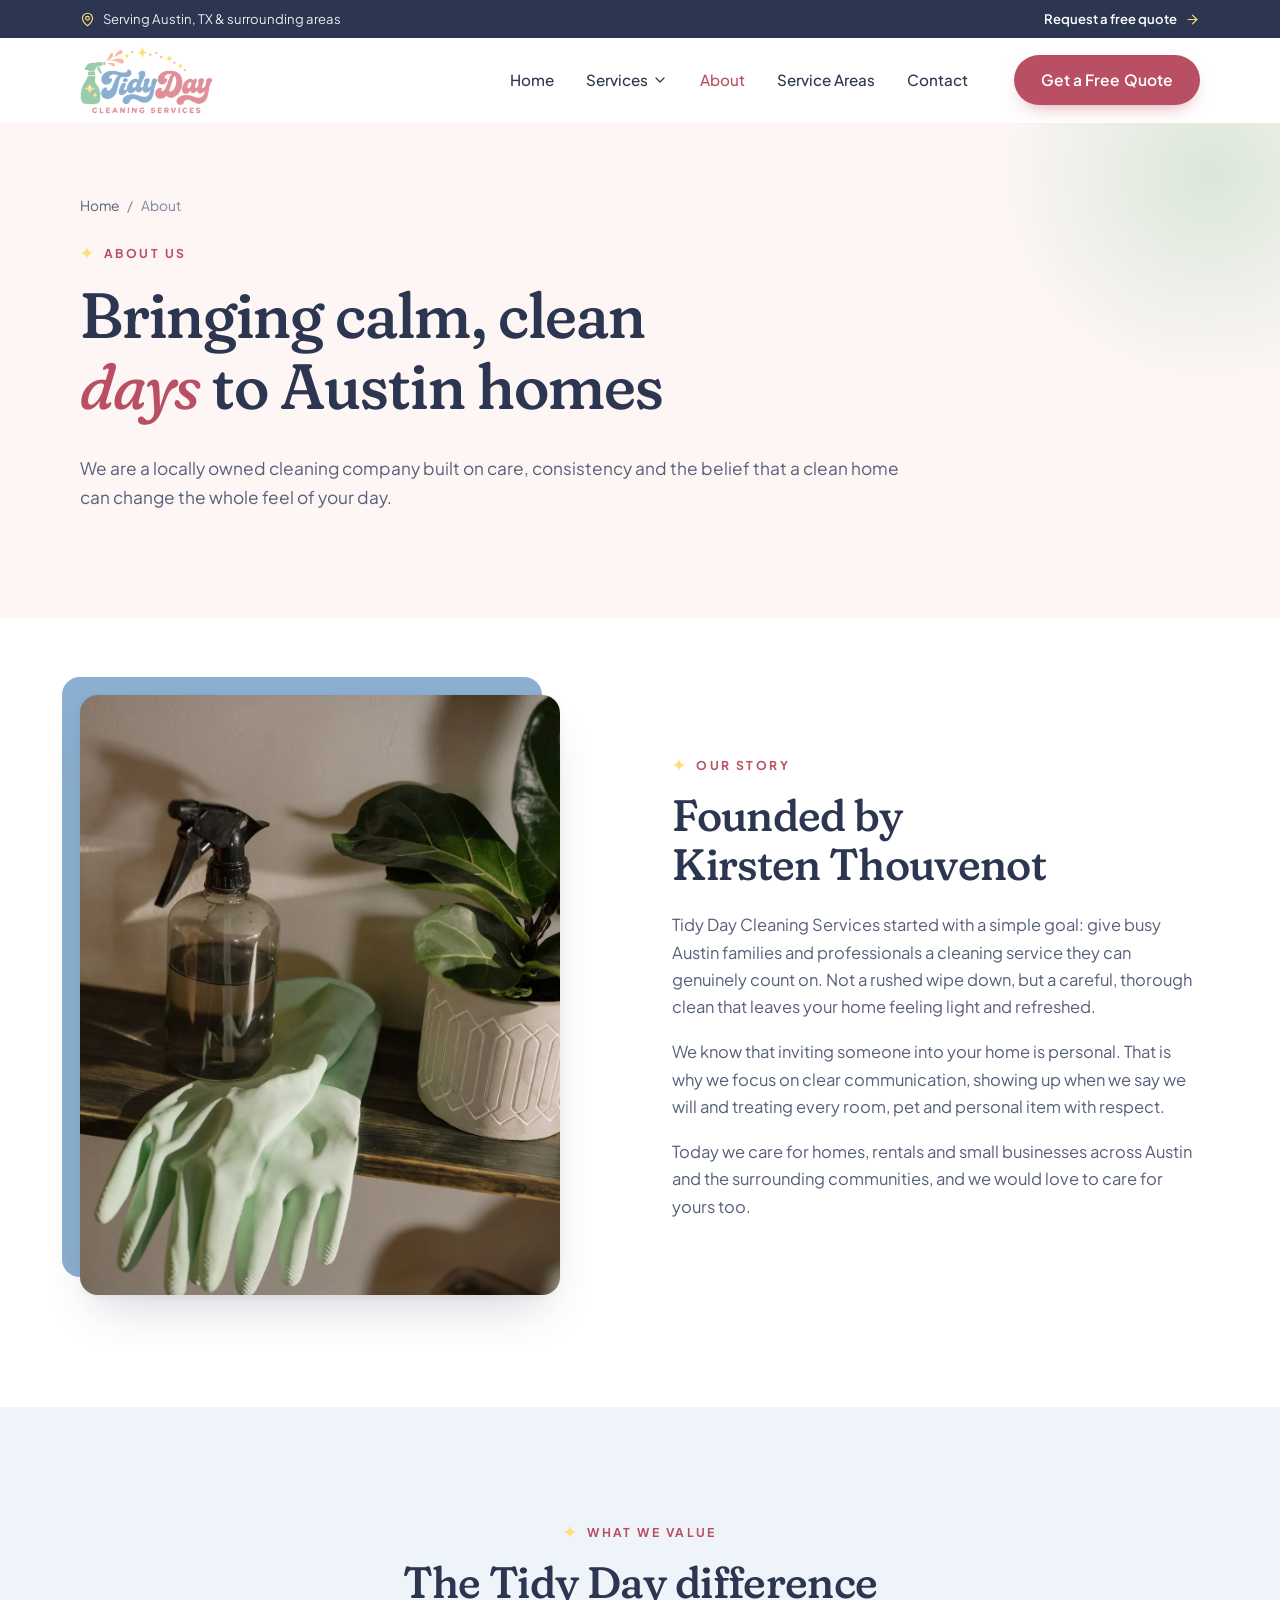
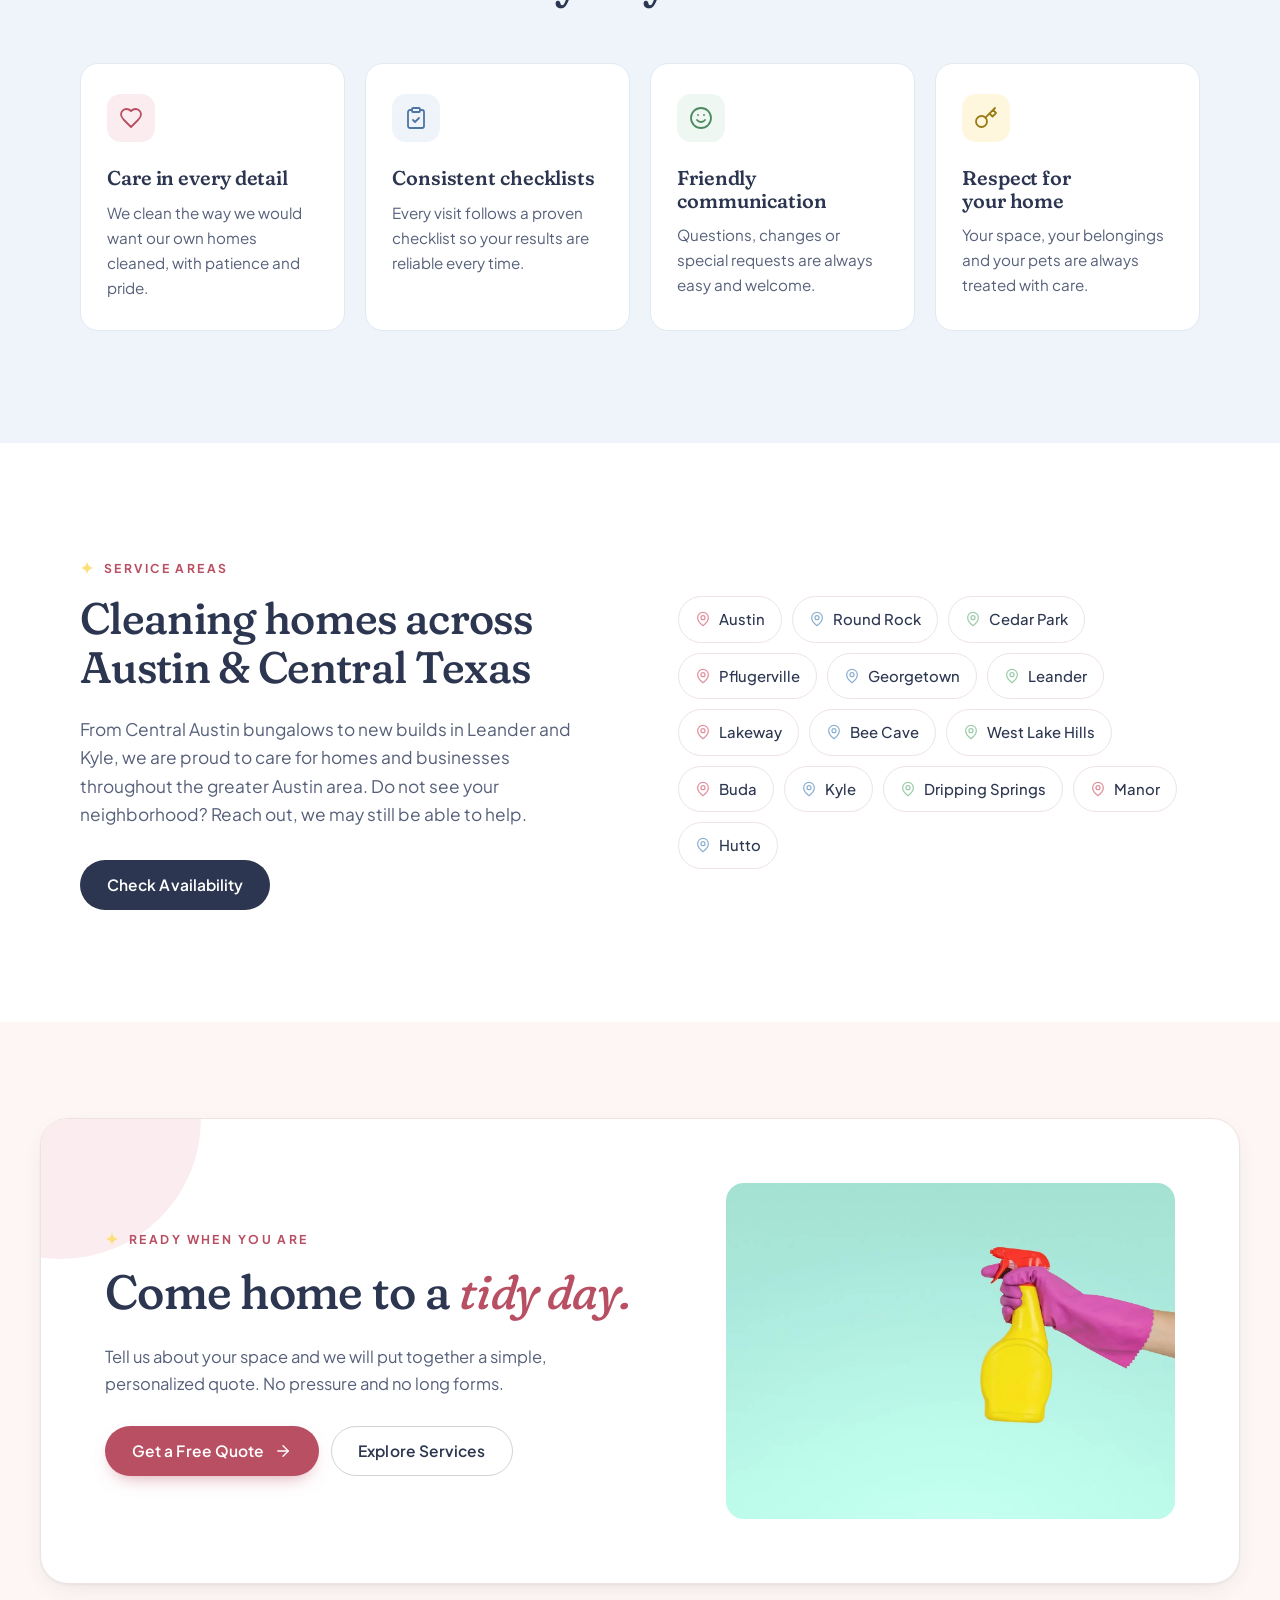
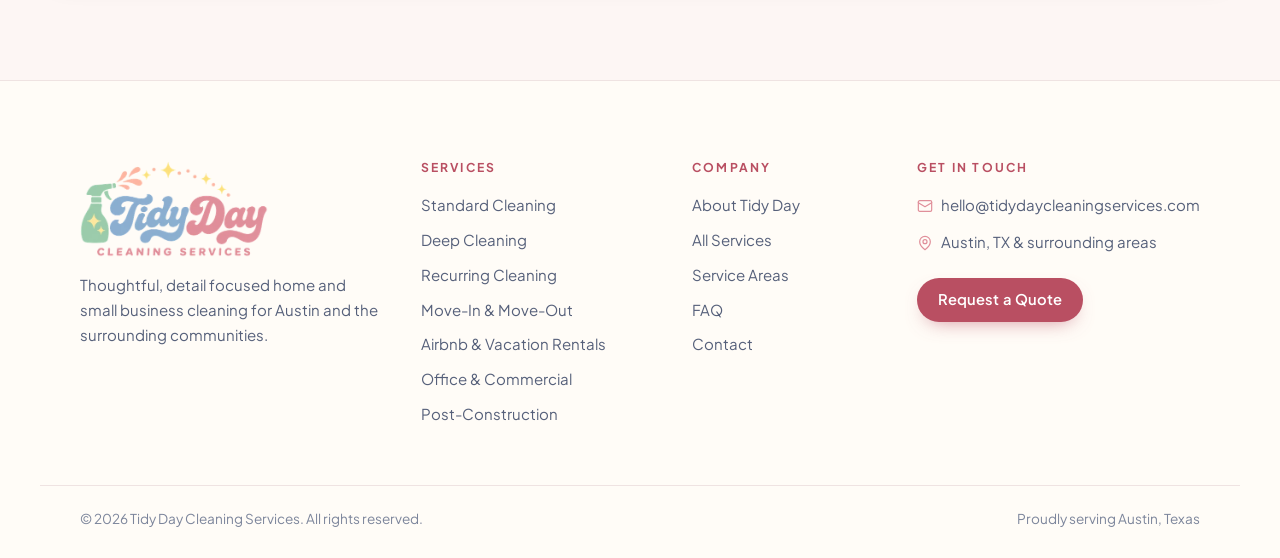
==== about/index.html @ b5cfa71c "Launch Tidy Day Cleaning Services website Mobile-first static site for Austin, TX: home, services in" ====
<!DOCTYPE html>
<html lang="en-US">
<head>
<meta charset="utf-8">
<meta name="viewport" content="width=device-width, initial-scale=1, viewport-fit=cover">
<title>About Us | Tidy Day Cleaning Services in Austin, TX</title>
<meta name="description" content="Meet Tidy Day Cleaning Services, a locally owned Austin, TX cleaning company founded by Kirsten Thouvenot. Detail focused, friendly and dependable.">
<link rel="canonical" href="https://tidydaycleaningservices.com/about/">
<meta name="robots" content="index, follow, max-image-preview:large">
<meta name="author" content="Tidy Day Cleaning Services">
<meta name="theme-color" content="#FDF6F4">
<meta name="geo.region" content="US-TX">
<meta name="geo.placename" content="Austin">
<meta property="og:type" content="website">
<meta property="og:site_name" content="Tidy Day Cleaning Services">
<meta property="og:title" content="About Us | Tidy Day Cleaning Services in Austin, TX">
<meta property="og:description" content="Meet Tidy Day Cleaning Services, a locally owned Austin, TX cleaning company founded by Kirsten Thouvenot. Detail focused, friendly and dependable.">
<meta property="og:url" content="https://tidydaycleaningservices.com/about/">
<meta property="og:image" content="https://tidydaycleaningservices.com/assets/og-image.jpg">
<meta property="og:locale" content="en_US">
<meta name="twitter:card" content="summary_large_image">
<meta name="twitter:title" content="About Us | Tidy Day Cleaning Services in Austin, TX">
<meta name="twitter:description" content="Meet Tidy Day Cleaning Services, a locally owned Austin, TX cleaning company founded by Kirsten Thouvenot. Detail focused, friendly and dependable.">
<meta name="twitter:image" content="https://tidydaycleaningservices.com/assets/og-image.jpg">
<link rel="icon" href="../favicon.ico" sizes="48x48">
<link rel="icon" type="image/png" sizes="32x32" href="../assets/favicon-32.png">
<link rel="icon" type="image/png" sizes="16x16" href="../assets/favicon-16.png">
<link rel="apple-touch-icon" href="../assets/apple-touch-icon.png">
<link rel="manifest" href="../site.webmanifest">
<link rel="preconnect" href="https://fonts.googleapis.com">
<link rel="preconnect" href="https://fonts.gstatic.com" crossorigin>
<link href="https://fonts.googleapis.com/css2?family=Fraunces:ital,opsz,wght@0,9..144,400..650;1,9..144,400..600&family=Plus+Jakarta+Sans:wght@400;500;600;700&display=swap" rel="stylesheet">
<link rel="stylesheet" href="../css/styles.css?v=3">
<script type="application/ld+json">[{"@context": "https://schema.org", "@type": "HomeAndConstructionBusiness", "@id": "https://tidydaycleaningservices.com/#business", "name": "Tidy Day Cleaning Services", "description": "Home and small business cleaning in Austin, TX and surrounding areas: standard, deep, recurring, move-in and move-out, Airbnb, office and post-construction cleaning.", "url": "https://tidydaycleaningservices.com/", "logo": "https://tidydaycleaningservices.com/assets/logo.png", "image": "https://tidydaycleaningservices.com/assets/og-image.jpg", "email": "hello@tidydaycleaningservices.com", "founder": {"@type": "Person", "name": "Kirsten Thouvenot"}, "address": {"@type": "PostalAddress", "addressLocality": "Austin", "addressRegion": "TX", "addressCountry": "US"}, "areaServed": [{"@type": "City", "name": "Austin, TX"}, {"@type": "City", "name": "Round Rock, TX"}, {"@type": "City", "name": "Cedar Park, TX"}, {"@type": "City", "name": "Pflugerville, TX"}, {"@type": "City", "name": "Georgetown, TX"}, {"@type": "City", "name": "Leander, TX"}, {"@type": "City", "name": "Lakeway, TX"}, {"@type": "City", "name": "Bee Cave, TX"}, {"@type": "City", "name": "West Lake Hills, TX"}, {"@type": "City", "name": "Buda, TX"}, {"@type": "City", "name": "Kyle, TX"}, {"@type": "City", "name": "Dripping Springs, TX"}, {"@type": "City", "name": "Manor, TX"}, {"@type": "City", "name": "Hutto, TX"}], "priceRange": "$$", "hasOfferCatalog": {"@type": "OfferCatalog", "name": "Cleaning Services", "itemListElement": [{"@type": "Offer", "itemOffered": {"@type": "Service", "name": "Standard House Cleaning", "url": "https://tidydaycleaningservices.com/services/standard-cleaning/"}}, {"@type": "Offer", "itemOffered": {"@type": "Service", "name": "Deep Cleaning", "url": "https://tidydaycleaningservices.com/services/deep-cleaning/"}}, {"@type": "Offer", "itemOffered": {"@type": "Service", "name": "Recurring Cleaning", "url": "https://tidydaycleaningservices.com/services/recurring-cleaning/"}}, {"@type": "Offer", "itemOffered": {"@type": "Service", "name": "Move-In & Move-Out Cleaning", "url": "https://tidydaycleaningservices.com/services/move-in-move-out-cleaning/"}}, {"@type": "Offer", "itemOffered": {"@type": "Service", "name": "Airbnb & Vacation Rental Cleaning", "url": "https://tidydaycleaningservices.com/services/airbnb-vacation-rental-cleaning/"}}, {"@type": "Offer", "itemOffered": {"@type": "Service", "name": "Office & Commercial Cleaning", "url": "https://tidydaycleaningservices.com/services/office-commercial-cleaning/"}}, {"@type": "Offer", "itemOffered": {"@type": "Service", "name": "Post-Construction Cleaning", "url": "https://tidydaycleaningservices.com/services/post-construction-cleaning/"}}]}}, {"@context": "https://schema.org", "@type": "BreadcrumbList", "itemListElement": [{"@type": "ListItem", "position": 1, "name": "Home", "item": "https://tidydaycleaningservices.com/"}, {"@type": "ListItem", "position": 2, "name": "About", "item": "https://tidydaycleaningservices.com/about/"}]}]</script>
</head>
<body>
<a class="skip" href="#main">Skip to content</a>
<div class="topbar"><div class="wrap topbar-in"><span><svg class="ic" viewBox="0 0 24 24" fill="none" stroke="currentColor" stroke-width="1.8" stroke-linecap="round" stroke-linejoin="round" aria-hidden="true"><path d="M20 10c0 6-8 12-8 12s-8-6-8-12a8 8 0 0 1 16 0Z"/><circle cx="12" cy="10" r="3"/></svg> Serving Austin, TX &amp; surrounding areas</span><a href="../contact/">Request a free quote <svg class="ic" viewBox="0 0 24 24" fill="none" stroke="currentColor" stroke-width="1.8" stroke-linecap="round" stroke-linejoin="round" aria-hidden="true"><path d="M5 12h14"/><path d="m12 5 7 7-7 7"/></svg></a></div></div>
<header class="site-header" id="top">
  <div class="wrap nav">
    <a class="brand" href="../" aria-label="Tidy Day Cleaning Services home"><img src="../assets/logo-sm.webp" alt="Tidy Day Cleaning Services" width="440" height="225"></a>
    <nav class="menu" aria-label="Main">
      <a href="../">Home</a>
      <div class="has-drop">
        <a href="../services/" class="drop-trigger" aria-haspopup="true">Services <svg class="ic chev" viewBox="0 0 24 24" fill="none" stroke="currentColor" stroke-width="1.8" stroke-linecap="round" stroke-linejoin="round" aria-hidden="true"><path d="m6 9 6 6 6-6"/></svg></a>
        <div class="drop"><div class="drop-in"><a href="../services/standard-cleaning/"><svg class="ic" viewBox="0 0 24 24" fill="none" stroke="currentColor" stroke-width="1.8" stroke-linecap="round" stroke-linejoin="round" aria-hidden="true"><path d="M12 22a7 7 0 0 0 7-7c0-2-1-3.9-3-5.5s-3.5-4-4-6.5c-.5 2.5-2 4.9-4 6.5C6 11.1 5 13 5 15a7 7 0 0 0 7 7z"/></svg><span>Standard Cleaning</span></a><a href="../services/deep-cleaning/"><svg class="ic" viewBox="0 0 24 24" fill="none" stroke="currentColor" stroke-width="1.8" stroke-linecap="round" stroke-linejoin="round" aria-hidden="true"><path d="M12 3c.6 4.5 2.6 6.5 7 7-4.4.5-6.4 2.5-7 7-.6-4.5-2.6-6.5-7-7 4.4-.5 6.4-2.5 7-7Z"/><path d="M19 15c.2 1.6.9 2.3 2.5 2.5-1.6.2-2.3.9-2.5 2.5-.2-1.6-.9-2.3-2.5-2.5 1.6-.2 2.3-.9 2.5-2.5Z"/></svg><span>Deep Cleaning</span></a><a href="../services/recurring-cleaning/"><svg class="ic" viewBox="0 0 24 24" fill="none" stroke="currentColor" stroke-width="1.8" stroke-linecap="round" stroke-linejoin="round" aria-hidden="true"><path d="m17 2 4 4-4 4"/><path d="M3 11v-1a4 4 0 0 1 4-4h14"/><path d="m7 22-4-4 4-4"/><path d="M21 13v1a4 4 0 0 1-4 4H3"/></svg><span>Recurring Cleaning</span></a><a href="../services/move-in-move-out-cleaning/"><svg class="ic" viewBox="0 0 24 24" fill="none" stroke="currentColor" stroke-width="1.8" stroke-linecap="round" stroke-linejoin="round" aria-hidden="true"><path d="M21 16V8a2 2 0 0 0-1-1.7l-7-4a2 2 0 0 0-2 0l-7 4A2 2 0 0 0 3 8v8a2 2 0 0 0 1 1.7l7 4a2 2 0 0 0 2 0l7-4a2 2 0 0 0 1-1.7z"/><path d="M3.3 7 12 12l8.7-5M12 22V12"/></svg><span>Move-In &amp; Move-Out</span></a><a href="../services/airbnb-vacation-rental-cleaning/"><svg class="ic" viewBox="0 0 24 24" fill="none" stroke="currentColor" stroke-width="1.8" stroke-linecap="round" stroke-linejoin="round" aria-hidden="true"><path d="M2 4v16M2 8h18a2 2 0 0 1 2 2v10M2 17h20M6 8v9"/></svg><span>Airbnb &amp; Vacation Rentals</span></a><a href="../services/office-commercial-cleaning/"><svg class="ic" viewBox="0 0 24 24" fill="none" stroke="currentColor" stroke-width="1.8" stroke-linecap="round" stroke-linejoin="round" aria-hidden="true"><rect x="4" y="2" width="16" height="20" rx="2"/><path d="M9 22v-4h6v4M8 6h.01M12 6h.01M16 6h.01M8 10h.01M12 10h.01M16 10h.01M8 14h.01M12 14h.01M16 14h.01"/></svg><span>Office &amp; Commercial</span></a><a href="../services/post-construction-cleaning/"><svg class="ic" viewBox="0 0 24 24" fill="none" stroke="currentColor" stroke-width="1.8" stroke-linecap="round" stroke-linejoin="round" aria-hidden="true"><path d="m15 12-8.5 8.5a2.1 2.1 0 0 1-3-3L12 9"/><path d="M17.6 15 22 10.6"/><path d="m20.9 11.7-1.2-1.2c-.6-.6-1-1.4-1-2.3v-.8L16 4.6A5.6 5.6 0 0 0 12.1 3H9l.9.8A6.2 6.2 0 0 1 12 8.4V10l2 2h2.5l2.3 1.9"/></svg><span>Post-Construction</span></a><a class="drop-all" href="../services/">View all services <svg class="ic" viewBox="0 0 24 24" fill="none" stroke="currentColor" stroke-width="1.8" stroke-linecap="round" stroke-linejoin="round" aria-hidden="true"><path d="M5 12h14"/><path d="m12 5 7 7-7 7"/></svg></a></div></div>
      </div>
      <a href="../about/" aria-current="page">About</a>
      <a href="../#areas">Service Areas</a>
      <a href="../contact/">Contact</a>
    </nav>
    <a class="btn btn-rose nav-cta" href="../contact/">Get a Free Quote</a>
    <button class="burger" aria-label="Open menu" aria-expanded="false" aria-controls="mnav"><svg class="ic" viewBox="0 0 24 24" fill="none" stroke="currentColor" stroke-width="1.8" stroke-linecap="round" stroke-linejoin="round" aria-hidden="true"><path d="M4 7h16M4 12h16M4 17h16"/></svg></button>
  </div>
  <div class="mnav" id="mnav" hidden>
    <a href="../">Home</a>
    <p class="mnav-label">Services</p>
    <div class="mnav-sub"><a href="../services/standard-cleaning/">Standard Cleaning</a><a href="../services/deep-cleaning/">Deep Cleaning</a><a href="../services/recurring-cleaning/">Recurring Cleaning</a><a href="../services/move-in-move-out-cleaning/">Move-In &amp; Move-Out</a><a href="../services/airbnb-vacation-rental-cleaning/">Airbnb &amp; Vacation Rentals</a><a href="../services/office-commercial-cleaning/">Office &amp; Commercial</a><a href="../services/post-construction-cleaning/">Post-Construction</a></div>
    <a href="../about/">About</a>
    <a href="../#areas">Service Areas</a>
    <a href="../contact/">Contact</a>
    <a class="btn btn-rose" href="../contact/">Get a Free Quote</a>
  </div>
</header>
<main id="main">
<section class="page-hero">
  <div class="wrap page-hero-in">
    <nav class="crumbs" aria-label="Breadcrumb"><a href="../">Home</a><span>/</span><span aria-current="page">About</span></nav>
    <p class="eyebrow"><svg class="spark" viewBox="0 0 24 24" aria-hidden="true"><path d="M12 1c.9 6.6 4.4 10.1 11 11-6.6.9-10.1 4.4-11 11-.9-6.6-4.4-10.1-11-11 6.6-.9 10.1-4.4 11-11Z"/></svg><span>About us</span></p>
    <h1>Bringing calm, clean <em>days</em> to Austin homes</h1>
    <p class="lede">We are a locally owned cleaning company built on care, consistency and the belief that a clean home can change the whole feel of your day.</p>
  </div>
</section>
<section class="section pt-0">
  <div class="wrap split">
    <div class="split-media"><div class="frame frame-sky"><img class="" src="../assets/img/about-kirsten.webp" alt="Mint green cleaning gloves and a spray bottle resting beside a potted plant" width="800" height="1067" loading="lazy" decoding="async"></div></div>
    <div class="split-copy">
      <p class="eyebrow"><svg class="spark" viewBox="0 0 24 24" aria-hidden="true"><path d="M12 1c.9 6.6 4.4 10.1 11 11-6.6.9-10.1 4.4-11 11-.9-6.6-4.4-10.1-11-11 6.6-.9 10.1-4.4 11-11Z"/></svg><span>Our story</span></p>
      <h2>Founded by Kirsten Thouvenot</h2>
      <p>Tidy Day Cleaning Services started with a simple goal: give busy Austin families and professionals a cleaning service they can genuinely count on. Not a rushed wipe down, but a careful, thorough clean that leaves your home feeling light and refreshed.</p>
      <p>We know that inviting someone into your home is personal. That is why we focus on clear communication, showing up when we say we will and treating every room, pet and personal item with respect.</p>
      <p>Today we care for homes, rentals and small businesses across Austin and the surrounding communities, and we would love to care for yours too.</p>
    </div>
  </div>
</section>
<section class="section tint-sky">
  <div class="wrap">
    <div class="sec-head center"><p class="eyebrow"><svg class="spark" viewBox="0 0 24 24" aria-hidden="true"><path d="M12 1c.9 6.6 4.4 10.1 11 11-6.6.9-10.1 4.4-11 11-.9-6.6-4.4-10.1-11-11 6.6-.9 10.1-4.4 11-11Z"/></svg><span>What we value</span></p><h2>The Tidy Day difference</h2></div>
    <div class="values">
      <div><svg class="ic" viewBox="0 0 24 24" fill="none" stroke="currentColor" stroke-width="1.8" stroke-linecap="round" stroke-linejoin="round" aria-hidden="true"><path d="M19 14c1.5-1.5 3-3.2 3-5.5A5.5 5.5 0 0 0 16.5 3c-1.8 0-3 .5-4.5 2-1.5-1.5-2.7-2-4.5-2A5.5 5.5 0 0 0 2 8.5c0 2.3 1.5 4 3 5.5l7 7Z"/></svg><h3>Care in every detail</h3><p>We clean the way we would want our own homes cleaned, with patience and pride.</p></div>
      <div><svg class="ic" viewBox="0 0 24 24" fill="none" stroke="currentColor" stroke-width="1.8" stroke-linecap="round" stroke-linejoin="round" aria-hidden="true"><rect x="8" y="2" width="8" height="4" rx="1"/><path d="M16 4h2a2 2 0 0 1 2 2v14a2 2 0 0 1-2 2H6a2 2 0 0 1-2-2V6a2 2 0 0 1 2-2h2"/><path d="m9 14 2 2 4-4"/></svg><h3>Consistent checklists</h3><p>Every visit follows a proven checklist so your results are reliable every time.</p></div>
      <div><svg class="ic" viewBox="0 0 24 24" fill="none" stroke="currentColor" stroke-width="1.8" stroke-linecap="round" stroke-linejoin="round" aria-hidden="true"><circle cx="12" cy="12" r="10"/><path d="M8 14s1.5 2 4 2 4-2 4-2M9 9h.01M15 9h.01"/></svg><h3>Friendly communication</h3><p>Questions, changes or special requests are always easy and welcome.</p></div>
      <div><svg class="ic" viewBox="0 0 24 24" fill="none" stroke="currentColor" stroke-width="1.8" stroke-linecap="round" stroke-linejoin="round" aria-hidden="true"><circle cx="7.5" cy="15.5" r="5.5"/><path d="m21 2-9.6 9.6M15.5 7.5l3 3L22 7l-3-3"/></svg><h3>Respect for your home</h3><p>Your space, your belongings and your pets are always treated with care.</p></div>
    </div>
  </div>
</section>
<section class="section areas" id="areas">
  <div class="wrap areas-in">
    <div>
      <p class="eyebrow"><svg class="spark" viewBox="0 0 24 24" aria-hidden="true"><path d="M12 1c.9 6.6 4.4 10.1 11 11-6.6.9-10.1 4.4-11 11-.9-6.6-4.4-10.1-11-11 6.6-.9 10.1-4.4 11-11Z"/></svg><span>Service areas</span></p>
      <h2>Cleaning homes across Austin &amp; Central Texas</h2>
      <p class="lede">From Central Austin bungalows to new builds in Leander and Kyle, we are proud to care for homes and businesses throughout the greater Austin area. Do not see your neighborhood? Reach out, we may still be able to help.</p>
      <a class="btn btn-ink" href="../contact/">Check Availability</a>
    </div>
    <ul class="chips"><li><svg class="ic" viewBox="0 0 24 24" fill="none" stroke="currentColor" stroke-width="1.8" stroke-linecap="round" stroke-linejoin="round" aria-hidden="true"><path d="M20 10c0 6-8 12-8 12s-8-6-8-12a8 8 0 0 1 16 0Z"/><circle cx="12" cy="10" r="3"/></svg>Austin</li><li><svg class="ic" viewBox="0 0 24 24" fill="none" stroke="currentColor" stroke-width="1.8" stroke-linecap="round" stroke-linejoin="round" aria-hidden="true"><path d="M20 10c0 6-8 12-8 12s-8-6-8-12a8 8 0 0 1 16 0Z"/><circle cx="12" cy="10" r="3"/></svg>Round Rock</li><li><svg class="ic" viewBox="0 0 24 24" fill="none" stroke="currentColor" stroke-width="1.8" stroke-linecap="round" stroke-linejoin="round" aria-hidden="true"><path d="M20 10c0 6-8 12-8 12s-8-6-8-12a8 8 0 0 1 16 0Z"/><circle cx="12" cy="10" r="3"/></svg>Cedar Park</li><li><svg class="ic" viewBox="0 0 24 24" fill="none" stroke="currentColor" stroke-width="1.8" stroke-linecap="round" stroke-linejoin="round" aria-hidden="true"><path d="M20 10c0 6-8 12-8 12s-8-6-8-12a8 8 0 0 1 16 0Z"/><circle cx="12" cy="10" r="3"/></svg>Pflugerville</li><li><svg class="ic" viewBox="0 0 24 24" fill="none" stroke="currentColor" stroke-width="1.8" stroke-linecap="round" stroke-linejoin="round" aria-hidden="true"><path d="M20 10c0 6-8 12-8 12s-8-6-8-12a8 8 0 0 1 16 0Z"/><circle cx="12" cy="10" r="3"/></svg>Georgetown</li><li><svg class="ic" viewBox="0 0 24 24" fill="none" stroke="currentColor" stroke-width="1.8" stroke-linecap="round" stroke-linejoin="round" aria-hidden="true"><path d="M20 10c0 6-8 12-8 12s-8-6-8-12a8 8 0 0 1 16 0Z"/><circle cx="12" cy="10" r="3"/></svg>Leander</li><li><svg class="ic" viewBox="0 0 24 24" fill="none" stroke="currentColor" stroke-width="1.8" stroke-linecap="round" stroke-linejoin="round" aria-hidden="true"><path d="M20 10c0 6-8 12-8 12s-8-6-8-12a8 8 0 0 1 16 0Z"/><circle cx="12" cy="10" r="3"/></svg>Lakeway</li><li><svg class="ic" viewBox="0 0 24 24" fill="none" stroke="currentColor" stroke-width="1.8" stroke-linecap="round" stroke-linejoin="round" aria-hidden="true"><path d="M20 10c0 6-8 12-8 12s-8-6-8-12a8 8 0 0 1 16 0Z"/><circle cx="12" cy="10" r="3"/></svg>Bee Cave</li><li><svg class="ic" viewBox="0 0 24 24" fill="none" stroke="currentColor" stroke-width="1.8" stroke-linecap="round" stroke-linejoin="round" aria-hidden="true"><path d="M20 10c0 6-8 12-8 12s-8-6-8-12a8 8 0 0 1 16 0Z"/><circle cx="12" cy="10" r="3"/></svg>West Lake Hills</li><li><svg class="ic" viewBox="0 0 24 24" fill="none" stroke="currentColor" stroke-width="1.8" stroke-linecap="round" stroke-linejoin="round" aria-hidden="true"><path d="M20 10c0 6-8 12-8 12s-8-6-8-12a8 8 0 0 1 16 0Z"/><circle cx="12" cy="10" r="3"/></svg>Buda</li><li><svg class="ic" viewBox="0 0 24 24" fill="none" stroke="currentColor" stroke-width="1.8" stroke-linecap="round" stroke-linejoin="round" aria-hidden="true"><path d="M20 10c0 6-8 12-8 12s-8-6-8-12a8 8 0 0 1 16 0Z"/><circle cx="12" cy="10" r="3"/></svg>Kyle</li><li><svg class="ic" viewBox="0 0 24 24" fill="none" stroke="currentColor" stroke-width="1.8" stroke-linecap="round" stroke-linejoin="round" aria-hidden="true"><path d="M20 10c0 6-8 12-8 12s-8-6-8-12a8 8 0 0 1 16 0Z"/><circle cx="12" cy="10" r="3"/></svg>Dripping Springs</li><li><svg class="ic" viewBox="0 0 24 24" fill="none" stroke="currentColor" stroke-width="1.8" stroke-linecap="round" stroke-linejoin="round" aria-hidden="true"><path d="M20 10c0 6-8 12-8 12s-8-6-8-12a8 8 0 0 1 16 0Z"/><circle cx="12" cy="10" r="3"/></svg>Manor</li><li><svg class="ic" viewBox="0 0 24 24" fill="none" stroke="currentColor" stroke-width="1.8" stroke-linecap="round" stroke-linejoin="round" aria-hidden="true"><path d="M20 10c0 6-8 12-8 12s-8-6-8-12a8 8 0 0 1 16 0Z"/><circle cx="12" cy="10" r="3"/></svg>Hutto</li></ul>
  </div>
</section>
<section class="cta-band">
  <div class="wrap cta-in">
    <div class="cta-copy">
      <p class="eyebrow"><svg class="spark" viewBox="0 0 24 24" aria-hidden="true"><path d="M12 1c.9 6.6 4.4 10.1 11 11-6.6.9-10.1 4.4-11 11-.9-6.6-4.4-10.1-11-11 6.6-.9 10.1-4.4 11-11Z"/></svg><span>Ready when you are</span></p>
      <h2>Come home to a <em>tidy day.</em></h2>
      <p>Tell us about your space and we will put together a simple, personalized quote. No pressure and no long forms.</p>
      <div class="btns"><a class="btn btn-rose" href="../contact/">Get a Free Quote <svg class="ic" viewBox="0 0 24 24" fill="none" stroke="currentColor" stroke-width="1.8" stroke-linecap="round" stroke-linejoin="round" aria-hidden="true"><path d="M5 12h14"/><path d="m12 5 7 7-7 7"/></svg></a><a class="btn btn-ghost" href="../services/">Explore Services</a></div>
    </div>
    <div class="cta-media"><img class="" src="../assets/img/cta-supplies.webp" alt="Pink gloved hand holding a yellow spray bottle against a mint background" width="800" height="533" loading="lazy" decoding="async"></div>
  </div>
</section>
</main>
<footer class="site-footer">
  <div class="wrap foot-grid">
    <div class="foot-brand">
      <a href="../" class="foot-logo"><img src="../assets/logo-sm.webp" alt="Tidy Day Cleaning Services" width="440" height="225" loading="lazy"></a>
      <p>Thoughtful, detail focused home and small business cleaning for Austin and the surrounding communities.</p>
    </div>
    <div><h3>Services</h3><ul><li><a href="../services/standard-cleaning/">Standard Cleaning</a></li><li><a href="../services/deep-cleaning/">Deep Cleaning</a></li><li><a href="../services/recurring-cleaning/">Recurring Cleaning</a></li><li><a href="../services/move-in-move-out-cleaning/">Move-In &amp; Move-Out</a></li><li><a href="../services/airbnb-vacation-rental-cleaning/">Airbnb &amp; Vacation Rentals</a></li><li><a href="../services/office-commercial-cleaning/">Office &amp; Commercial</a></li><li><a href="../services/post-construction-cleaning/">Post-Construction</a></li></ul></div>
    <div><h3>Company</h3><ul><li><a href="../about/">About Tidy Day</a></li><li><a href="../services/">All Services</a></li><li><a href="../#areas">Service Areas</a></li><li><a href="../#faq">FAQ</a></li><li><a href="../contact/">Contact</a></li></ul></div>
    <div><h3>Get in Touch</h3><ul class="foot-contact"><li><a href="mailto:hello@tidydaycleaningservices.com"><svg class="ic" viewBox="0 0 24 24" fill="none" stroke="currentColor" stroke-width="1.8" stroke-linecap="round" stroke-linejoin="round" aria-hidden="true"><rect x="2" y="4" width="20" height="16" rx="2"/><path d="m22 7-10 6L2 7"/></svg> hello@tidydaycleaningservices.com</a></li><li><span><svg class="ic" viewBox="0 0 24 24" fill="none" stroke="currentColor" stroke-width="1.8" stroke-linecap="round" stroke-linejoin="round" aria-hidden="true"><path d="M20 10c0 6-8 12-8 12s-8-6-8-12a8 8 0 0 1 16 0Z"/><circle cx="12" cy="10" r="3"/></svg> Austin, TX &amp; surrounding areas</span></li></ul><a class="btn btn-rose btn-sm" href="../contact/">Request a Quote</a></div>
  </div>
  <div class="wrap foot-bottom"><p>&copy; <span data-year>2026</span> Tidy Day Cleaning Services. All rights reserved.</p><p>Proudly serving Austin, Texas</p></div>
</footer>
<a class="mobile-cta" href="../contact/"><svg class="ic" viewBox="0 0 24 24" fill="none" stroke="currentColor" stroke-width="1.8" stroke-linecap="round" stroke-linejoin="round" aria-hidden="true"><path d="M12 3c.6 4.5 2.6 6.5 7 7-4.4.5-6.4 2.5-7 7-.6-4.5-2.6-6.5-7-7 4.4-.5 6.4-2.5 7-7Z"/><path d="M19 15c.2 1.6.9 2.3 2.5 2.5-1.6.2-2.3.9-2.5 2.5-.2-1.6-.9-2.3-2.5-2.5 1.6-.2 2.3-.9 2.5-2.5Z"/></svg> Get a Free Quote</a>
<script>window.TD_EMAIL="hello@tidydaycleaningservices.com";</script>
<script src="../js/main.js?v=3" defer></script>
</body>
</html>
---- css/styles.css ----
/* Tidy Day Cleaning Services
   Palette pulled from the logo: sky blue #8BAFD0, rose #E08F9A, mint #9ACBAA, sunshine #FDDF7A, peach #FEAB93 */
:root{
  --ink:#2C3650;
  --ink-2:#56607A;
  --ink-3:#7C859B;
  --blue:#8BAFD0;
  --blue-d:#4C76A3;
  --rose:#E08F9A;
  --rose-d:#B94F62;
  --rose-dd:#A2404F;
  --mint:#9ACBAA;
  --mint-d:#4C8A62;
  --sun:#FDDF7A;
  --peach:#FEAB93;
  --blush:#FDF6F4;
  --rose-w:#FBEDEF;
  --mint-w:#EEF7F1;
  --sky-w:#EFF4FA;
  --cream:#FFFCF7;
  --line:#EFE3E2;
  --white:#fff;
  --r:18px;
  --r-sm:12px;
  --shadow:0 1px 2px rgba(44,54,80,.05),0 8px 24px -8px rgba(44,54,80,.12);
  --shadow-lg:0 2px 6px rgba(44,54,80,.05),0 24px 48px -16px rgba(44,54,80,.22);
  --serif:"Fraunces",Georgia,"Times New Roman",serif;
  --sans:"Plus Jakarta Sans",system-ui,-apple-system,"Segoe UI",Roboto,sans-serif;
  --wrap:1200px;
  --pad:clamp(20px,5vw,40px);
}
*,*::before,*::after{box-sizing:border-box}
html{-webkit-text-size-adjust:100%;scroll-behavior:smooth;scroll-padding-top:96px}
body{margin:0;font-family:var(--sans);font-size:16.5px;line-height:1.65;color:var(--ink-2);background:var(--white);-webkit-font-smoothing:antialiased;text-rendering:optimizeLegibility;overflow-x:hidden}
img{max-width:100%;height:auto;display:block}
a{color:var(--blue-d);text-decoration:none}
a:hover{color:var(--rose-d)}
h1,h2,h3{text-wrap:balance;font-family:var(--serif);color:var(--ink);font-weight:500;line-height:1.12;margin:0 0 .5em;letter-spacing:-.015em;font-variation-settings:"SOFT" 100,"WONK" 0}
h1{font-size:clamp(2.35rem,6vw,4rem)}
h2{font-size:clamp(1.85rem,4vw,2.75rem)}
h3{font-size:1.25rem;font-weight:550;letter-spacing:-.005em}
h1 em,h2 em{font-style:italic;color:var(--rose-d);font-weight:450}
p{margin:0 0 1.1em}
ul,ol{margin:0;padding:0;list-style:none}
:focus-visible{outline:3px solid var(--blue);outline-offset:3px;border-radius:6px}
.skip{position:absolute;left:-999px;top:8px;background:var(--ink);color:#fff;padding:10px 16px;border-radius:8px;z-index:200}
.skip:focus{left:8px;color:#fff}
.wrap{width:100%;max-width:var(--wrap);margin:0 auto;padding:0 var(--pad)}
.center{text-align:center}
.ic{width:20px;height:20px;flex:none}
.spark{width:14px;height:14px;fill:var(--sun);flex:none}

/* buttons */
.btn{display:inline-flex;align-items:center;justify-content:center;gap:10px;min-height:50px;padding:0 26px;border-radius:999px;font-family:var(--sans);font-weight:600;font-size:.97rem;letter-spacing:.005em;border:1.5px solid transparent;cursor:pointer;transition:background .2s,color .2s,border-color .2s,transform .2s,box-shadow .2s;white-space:nowrap}
.btn .ic{width:18px;height:18px;transition:transform .2s}
.btn:hover .ic{transform:translateX(3px)}
.btn-rose{background:var(--rose-d);color:#fff;box-shadow:0 8px 20px -10px rgba(185,79,98,.7)}
.btn-rose:hover{background:var(--rose-dd);color:#fff;transform:translateY(-1px)}
.btn-ink{background:var(--ink);color:#fff}
.btn-ink:hover{background:#1E263B;color:#fff}
.btn-ghost{background:transparent;color:var(--ink);border-color:rgba(44,54,80,.22)}
.btn-ghost:hover{border-color:var(--ink);color:var(--ink);background:#fff}
.btn-sm{min-height:44px;padding:0 20px;font-size:.92rem}
.btn-block{width:100%}
.btns{display:flex;flex-wrap:wrap;gap:12px;margin-top:28px}
.btns.center{justify-content:center}
.text-link{display:inline-flex;align-items:center;gap:8px;font-weight:600;color:var(--rose-d);margin-top:8px}
.text-link .ic{width:18px;height:18px}

.eyebrow{display:inline-flex;align-items:center;gap:10px;font-family:var(--sans);font-size:.76rem;font-weight:700;letter-spacing:.2em;text-transform:uppercase;color:var(--rose-d);margin:0 0 16px}
.lede{font-size:1.08rem;color:var(--ink-2);max-width:620px;text-wrap:pretty}
.center .lede{margin-left:auto;margin-right:auto}

/* topbar + header */
.topbar{background:var(--ink);color:#E9ECF4;font-size:.82rem}
.topbar-in{display:flex;justify-content:space-between;align-items:center;min-height:38px;gap:16px}
.topbar span,.topbar a{display:inline-flex;align-items:center;gap:8px}
.topbar .ic{width:15px;height:15px;color:var(--sun)}
.topbar a{color:#fff;font-weight:600}
.topbar a:hover{color:var(--sun)}
.site-header{position:sticky;top:0;z-index:100;background:rgba(255,255,255,.92);backdrop-filter:saturate(1.4) blur(12px);-webkit-backdrop-filter:saturate(1.4) blur(12px);border-bottom:1px solid transparent;transition:border-color .2s,box-shadow .2s}
.site-header.scrolled{border-color:var(--line);box-shadow:0 6px 24px -18px rgba(44,54,80,.35)}
.nav{display:flex;align-items:center;gap:24px;min-height:84px}
.brand img{height:68px;width:auto}
.menu{display:flex;align-items:center;gap:4px;margin-left:auto}
.menu>a,.drop-trigger{display:inline-flex;align-items:center;gap:4px;padding:10px 14px;border-radius:999px;color:var(--ink);font-weight:500;font-size:.95rem}
.menu>a:hover,.drop-trigger:hover,.has-drop:focus-within .drop-trigger{background:var(--rose-w);color:var(--ink)}
.menu a[aria-current="page"]{color:var(--rose-d)}
.chev{width:16px;height:16px;transition:transform .2s}
.has-drop{position:relative}
.has-drop:hover .chev,.has-drop.open .chev{transform:rotate(180deg)}
.drop{position:absolute;top:100%;left:50%;transform:translate(-50%,8px);padding-top:10px;opacity:0;visibility:hidden;transition:opacity .18s,transform .18s,visibility .18s}
.has-drop:hover .drop,.has-drop:focus-within .drop,.has-drop.open .drop{opacity:1;visibility:visible;transform:translate(-50%,0)}
.drop-in{width:330px;background:#fff;border:1px solid var(--line);border-radius:var(--r);box-shadow:var(--shadow-lg);padding:10px}
.drop-in a{display:flex;align-items:center;gap:12px;padding:10px 12px;border-radius:10px;color:var(--ink);font-size:.93rem;font-weight:500}
.drop-in a .ic{width:18px;height:18px;color:var(--blue-d)}
.drop-in a:hover{background:var(--blush);color:var(--rose-d)}
.drop-in .drop-all{margin-top:6px;border-top:1px solid var(--line);border-radius:0 0 10px 10px;color:var(--rose-d);font-weight:600;justify-content:space-between}
.drop-in .drop-all .ic{color:var(--rose-d)}
.nav-cta{margin-left:8px}
.burger{display:none;margin-left:auto;width:48px;height:48px;border-radius:14px;border:1px solid var(--line);background:#fff;color:var(--ink);align-items:center;justify-content:center;cursor:pointer}
.burger .ic{width:24px;height:24px}
.mnav{border-top:1px solid var(--line);background:#fff;padding:12px var(--pad) 24px;max-height:calc(100dvh - 80px);overflow-y:auto}
.mnav[hidden]{display:none}
.mnav>a{display:block;padding:14px 4px;font-size:1.05rem;font-weight:600;color:var(--ink);border-bottom:1px solid var(--line)}
.mnav-label{margin:16px 4px 4px;font-size:.74rem;letter-spacing:.18em;text-transform:uppercase;font-weight:700;color:var(--rose-d)}
.mnav-sub{display:grid;border-bottom:1px solid var(--line);padding-bottom:8px}
.mnav-sub a{padding:10px 4px 10px 14px;color:var(--ink-2);font-weight:500;border-left:2px solid var(--rose-w)}
.mnav .btn{display:flex;margin-top:20px;border-bottom:0;color:#fff}

/* hero */
.hero{position:relative;background:var(--blush);overflow:hidden;padding:clamp(48px,8vw,96px) 0 clamp(56px,8vw,104px)}
.hero::before{content:"";position:absolute;width:560px;height:560px;right:-160px;top:-180px;border-radius:50%;background:radial-gradient(closest-side,rgba(139,175,208,.28),transparent)}
.hero::after{content:"";position:absolute;width:480px;height:480px;left:-200px;bottom:-240px;border-radius:50%;background:radial-gradient(closest-side,rgba(154,203,170,.30),transparent)}
.hero-deco .spark{position:absolute;z-index:1}
.hero-deco .spark:nth-child(1){width:26px;height:26px;left:6%;top:14%}
.hero-deco .spark:nth-child(2){width:16px;height:16px;left:44%;top:9%;fill:var(--peach)}
.hero-deco .spark:nth-child(3){width:20px;height:20px;left:48%;bottom:12%;fill:var(--mint)}
.hero-in{position:relative;z-index:2;display:grid;grid-template-columns:1.08fr .92fr;gap:clamp(36px,6vw,80px);align-items:center}
.hero h1{margin-bottom:22px}
.hero-points{display:flex;flex-wrap:wrap;gap:10px 22px;margin-top:30px}
.hero-points li{display:flex;align-items:center;gap:8px;font-size:.93rem;font-weight:500;color:var(--ink)}
.hero-points .ic{width:18px;height:18px;padding:3px;border-radius:50%;background:var(--mint);color:#fff;stroke-width:3}
.hero-media{position:relative;justify-self:end;width:100%;max-width:470px}
.arch{position:relative;border-radius:240px 240px var(--r) var(--r);overflow:hidden;aspect-ratio:4/5;box-shadow:var(--shadow-lg);background:var(--rose-w)}
.arch img{width:100%;height:100%;object-fit:cover;object-position:50% 30%}
.hero-media::before{content:"";position:absolute;inset:22px -22px -22px 22px;border-radius:240px 240px var(--r) var(--r);border:1.5px solid var(--rose);z-index:-1}
.float-card{position:absolute;left:-36px;bottom:40px;display:flex;align-items:center;gap:12px;background:#fff;padding:14px 18px 14px 14px;border-radius:16px;box-shadow:var(--shadow-lg)}
.float-card strong{display:block;color:var(--ink);font-size:.95rem;line-height:1.3}
.float-card span{font-size:.82rem;color:var(--ink-3)}
.fc-ic{width:42px;height:42px;border-radius:12px;background:var(--sun);display:grid;place-items:center;color:var(--ink)}
.fc-ic .ic{width:22px;height:22px}

/* trust strip */
.trust{background:#fff;border-bottom:1px solid var(--line)}
.trust-grid{display:grid;grid-template-columns:repeat(4,1fr);gap:0}
.trust-grid>div{display:flex;gap:14px;align-items:center;padding:28px 20px}
.trust-grid>div+div{border-left:1px solid var(--line)}
.trust-grid>div>.ic{width:44px;height:44px;padding:11px;border-radius:50%;background:var(--sky-w);color:var(--blue-d)}
.trust-grid>div:nth-child(2)>.ic{background:var(--rose-w);color:var(--rose-d)}
.trust-grid>div:nth-child(3)>.ic{background:var(--mint-w);color:var(--mint-d)}
.trust-grid>div:nth-child(4)>.ic{background:#FFF7DD;color:#9A7A12}
.trust strong{display:block;color:var(--ink);font-size:.98rem}
.trust span{font-size:.86rem;color:var(--ink-3)}

/* sections */
.section{padding:clamp(64px,9vw,112px) 0}
.pt-0{padding-top:0}
.tint-blush{background:var(--blush)}
.tint-mint{background:var(--mint-w)}
.tint-sky{background:var(--sky-w)}
.sec-head{margin-bottom:clamp(36px,5vw,56px)}
.sec-head.center{max-width:720px;margin-left:auto;margin-right:auto;text-align:center}

/* service cards */
.svc-grid{display:grid;grid-template-columns:repeat(4,1fr);gap:22px}
.svc-card{display:flex;flex-direction:column;background:#fff;border:1px solid var(--line);border-radius:var(--r);overflow:hidden;color:inherit;transition:transform .25s,box-shadow .25s,border-color .25s}
a.svc-card:hover{transform:translateY(-4px);box-shadow:var(--shadow-lg);border-color:transparent;color:inherit}
.svc-img{aspect-ratio:4/3;overflow:hidden;background:var(--rose-w)}
.svc-img img{width:100%;height:100%;object-fit:cover;transition:transform .6s}
a.svc-card:hover .svc-img img{transform:scale(1.04)}
.svc-body{position:relative;padding:30px 22px 24px;display:flex;flex-direction:column;flex:1}
.svc-ic{position:absolute;top:-24px;left:20px;width:48px;height:48px;border-radius:14px;background:#fff;display:grid;place-items:center;color:var(--rose-d);box-shadow:var(--shadow)}
.svc-card:nth-child(4n+2) .svc-ic{color:var(--blue-d)}
.svc-card:nth-child(4n+3) .svc-ic{color:var(--mint-d)}
.svc-card:nth-child(4n+4) .svc-ic{color:#B78A12}
.svc-ic .ic{width:22px;height:22px}
.svc-body h3{font-size:1.18rem;margin:6px 0 8px}
.svc-body p{font-size:.93rem;line-height:1.6;margin-bottom:18px}
.more{margin-top:auto;display:inline-flex;align-items:center;gap:8px;font-weight:600;font-size:.9rem;color:var(--rose-d)}
.more .ic{width:16px;height:16px;transition:transform .2s}
a.svc-card:hover .more .ic{transform:translateX(4px)}
.svc-help{background:var(--mint-w);border-color:transparent;justify-content:center}
.svc-help .svc-body{padding:32px 26px;justify-content:center}
.svc-help .svc-ic{position:static;margin-bottom:16px;color:var(--rose-d)}
.svc-help h3{font-size:1.35rem}
.svc-help .btn{align-self:flex-start;white-space:normal;text-align:center}

/* split */
.split{display:grid;grid-template-columns:1fr 1.05fr;gap:clamp(40px,7vw,96px);align-items:center}
.split-top{align-items:start;grid-template-columns:1.05fr 1fr}
.frame{position:relative;border-radius:var(--r);max-width:480px}
.frame img{border-radius:var(--r);width:100%;aspect-ratio:4/5;object-fit:cover;position:relative;z-index:1;box-shadow:var(--shadow-lg)}
.frame::before{content:"";position:absolute;inset:-18px 18px 18px -18px;border-radius:var(--r);background:var(--mint)}
.frame-sky::before{background:var(--blue)}
.ticks li{display:flex;gap:10px;align-items:flex-start;color:var(--ink);font-size:.97rem;margin-bottom:10px}
.ticks .ic{width:20px;height:20px;padding:4px;border-radius:50%;background:var(--rose-w);color:var(--rose-d);stroke-width:3;margin-top:2px}
.ticks.two{display:grid;grid-template-columns:1fr 1fr;gap:4px 20px;margin:26px 0 18px}

/* steps */
.steps{display:grid;grid-template-columns:repeat(3,1fr);gap:22px;counter-reset:s}
.steps li{position:relative;background:#fff;border:1px solid var(--line);border-radius:var(--r);padding:34px 30px 30px}
.step-n{display:inline-grid;place-items:center;width:52px;height:52px;border-radius:50%;font-family:var(--serif);font-size:1.15rem;font-weight:600;color:var(--ink);background:var(--rose-w);margin-bottom:20px}
.steps li:nth-child(2) .step-n{background:var(--sky-w)}
.steps li:nth-child(3) .step-n{background:var(--mint-w)}
.steps p{margin:0;font-size:.96rem}

/* included */
.included{display:grid;grid-template-columns:.9fr 1.1fr;gap:clamp(36px,6vw,72px);align-items:start}
.inc-img{margin-top:28px}
.inc-img img{border-radius:var(--r);box-shadow:var(--shadow)}
.inc-cols{display:grid;grid-template-columns:1fr 1fr;gap:18px}
.inc-col{background:#fff;border-radius:var(--r);padding:26px 24px 16px;border:1px solid #E1E9F3}
.inc-col h3{font-size:1.2rem;margin-bottom:16px;padding-bottom:14px;border-bottom:1px dashed #DCE5F0}
.inc-col .ticks li{font-size:.93rem}
.inc-col:nth-child(2) .ticks .ic{background:var(--sky-w);color:var(--blue-d)}
.inc-col:nth-child(3) .ticks .ic{background:var(--mint-w);color:var(--mint-d)}
.inc-add{background:var(--ink);border-color:var(--ink)}
.inc-add h3{color:#fff;border-color:rgba(255,255,255,.18)}
.inc-add p{color:#D7DCE8;font-size:.95rem}

/* areas */
.areas-in{display:grid;grid-template-columns:1fr 1fr;gap:clamp(36px,6vw,80px);align-items:center}
.areas .btn{margin-top:12px}
.chips{display:flex;flex-wrap:wrap;gap:10px}
.chips li{display:inline-flex;align-items:center;gap:8px;padding:10px 16px;background:#fff;border:1px solid var(--line);border-radius:999px;color:var(--ink);font-weight:500;font-size:.93rem}
.chips .ic{width:16px;height:16px;color:var(--rose)}
.chips li:nth-child(3n+2) .ic{color:var(--blue)}
.chips li:nth-child(3n+3) .ic{color:var(--mint)}

/* faq */
.faq-wrap{display:grid;grid-template-columns:.8fr 1.2fr;gap:clamp(36px,6vw,80px);align-items:start}
.faq-wrap .sec-head{margin:0;position:sticky;top:120px}
.faq-wrap .btn{margin-top:8px}
.faqs{display:grid;gap:12px}
.faq{background:#fff;border-radius:var(--r-sm);border:1px solid #DCEBE1}
.faq summary{list-style:none;display:flex;justify-content:space-between;align-items:center;gap:16px;padding:20px 22px;cursor:pointer;font-family:var(--serif);font-weight:550;font-size:1.08rem;color:var(--ink)}
.faq summary::-webkit-details-marker{display:none}
.faq summary .chev{width:22px;height:22px;padding:3px;border-radius:50%;background:var(--mint-w);color:var(--mint-d)}
.faq[open] summary .chev{transform:rotate(180deg);background:var(--rose-w);color:var(--rose-d)}
.faq-a{padding:0 22px 6px}
.faq-a p{font-size:.97rem}

/* cta band */
.cta-band{padding:clamp(56px,8vw,96px) 0;background:var(--blush)}
.cta-in{display:grid;grid-template-columns:1.1fr .9fr;align-items:center;gap:clamp(32px,6vw,72px);background:#fff;border-radius:28px;padding:clamp(32px,5vw,64px);box-shadow:var(--shadow);position:relative;overflow:hidden;border:1px solid var(--line)}
.cta-in::before{content:"";position:absolute;width:280px;height:280px;left:-120px;top:-140px;border-radius:50%;background:var(--rose-w)}
.cta-copy{position:relative}
.cta-copy h2{font-size:clamp(2rem,4.4vw,3rem)}
.cta-copy p{max-width:480px}
.cta-media img{border-radius:var(--r);width:100%;aspect-ratio:4/3;object-fit:cover}

/* page hero */
.page-hero{background:var(--blush);padding:clamp(40px,6vw,72px) 0 clamp(56px,7vw,88px);margin-bottom:clamp(48px,6vw,80px);position:relative;overflow:hidden}
.page-hero::after{content:"";position:absolute;width:420px;height:420px;right:-140px;top:-160px;border-radius:50%;background:radial-gradient(closest-side,rgba(154,203,170,.35),transparent)}
.page-hero-in{position:relative;z-index:1}
.page-hero-in>h1,.page-hero-in>.lede{max-width:820px}
.page-hero-in.center>h1,.page-hero-in.center>.lede{margin-left:auto;margin-right:auto}
.crumbs{display:flex;flex-wrap:wrap;gap:8px;font-size:.86rem;color:var(--ink-3);margin-bottom:22px}
.crumbs a{color:var(--ink-2)}
.crumbs a:hover{color:var(--rose-d)}
.nf{margin-bottom:0;padding:clamp(80px,12vw,140px) 0}

/* service hero */
.svc-hero{background:var(--blush);padding:clamp(32px,5vw,64px) 0 clamp(48px,7vw,88px);position:relative;overflow:hidden}
.svc-hero::before{content:"";position:absolute;width:520px;height:520px;left:-220px;bottom:-260px;border-radius:50%;background:radial-gradient(closest-side,rgba(139,175,208,.3),transparent)}
.svc-hero-in{position:relative;display:grid;grid-template-columns:1fr 1fr;gap:clamp(32px,6vw,72px);align-items:center}
.svc-hero h1{font-size:clamp(2.1rem,4.8vw,3.4rem)}
.svc-hero h1 em{display:block}
.svc-hero-media{position:relative}
.svc-hero-media img{width:100%;aspect-ratio:5/4;object-fit:cover;border-radius:24px 120px 24px 24px;box-shadow:var(--shadow-lg)}
.svc-hero-media::after{content:"";position:absolute;width:88px;height:88px;right:-18px;bottom:-18px;border-radius:24px;background:var(--sun);z-index:-1}

.ideal{margin-top:28px;background:var(--sky-w);border-radius:var(--r);padding:24px 26px}
.ideal h3{font-size:1.1rem;margin-bottom:12px}
.ideal li{display:flex;gap:10px;align-items:center;color:var(--ink);margin-bottom:8px;font-size:.96rem}
.ideal .ic{width:18px;height:18px;color:var(--rose-d)}
.duo{display:grid;gap:18px}
.duo figure{margin:0}
.duo img{width:100%;aspect-ratio:3/2;object-fit:cover;border-radius:var(--r);box-shadow:var(--shadow)}
.duo figure:nth-child(2){margin-left:12%}
.duo figure:nth-child(1){margin-right:12%}
.checklist{display:grid;grid-template-columns:repeat(2,1fr);gap:14px;max-width:960px;margin:0 auto}
.checklist li{display:flex;align-items:flex-start;gap:12px;background:#fff;border:1px solid var(--line);border-radius:14px;padding:16px 18px;color:var(--ink);font-weight:500;font-size:.97rem}
.checklist .ic{width:24px;height:24px;padding:5px;border-radius:50%;background:var(--mint);color:#fff;stroke-width:3}
.other-svc{display:grid;grid-template-columns:repeat(3,1fr);gap:14px}
.other-svc a{display:flex;align-items:center;gap:14px;padding:18px 20px;border:1px solid var(--line);border-radius:14px;color:var(--ink);font-weight:600;transition:border-color .2s,background .2s}
.other-svc a>.ic:first-child{width:40px;height:40px;padding:9px;border-radius:12px;background:var(--rose-w);color:var(--rose-d)}
.other-svc a .go{margin-left:auto;width:18px;height:18px;color:var(--ink-3);transition:transform .2s,color .2s}
.other-svc a:hover{border-color:var(--rose);background:var(--blush)}
.other-svc a:hover .go{transform:translateX(3px);color:var(--rose-d)}

/* about values */
.values{display:grid;grid-template-columns:repeat(4,1fr);gap:20px}
.values>div{background:#fff;border-radius:var(--r);padding:30px 26px;border:1px solid #E1E9F3}
.values .ic{width:48px;height:48px;padding:12px;border-radius:14px;background:var(--rose-w);color:var(--rose-d);margin-bottom:18px}
.values>div:nth-child(2) .ic{background:var(--sky-w);color:var(--blue-d)}
.values>div:nth-child(3) .ic{background:var(--mint-w);color:var(--mint-d)}
.values>div:nth-child(4) .ic{background:#FFF7DD;color:#9A7A12}
.values p{margin:0;font-size:.95rem}

/* contact */
.contact-grid{display:grid;grid-template-columns:1.25fr .75fr;gap:clamp(28px,5vw,56px);align-items:start;margin-top:calc(-1 * clamp(96px,10vw,140px));position:relative;z-index:2}
.form-card{background:#fff;border-radius:24px;padding:clamp(24px,4vw,44px);box-shadow:var(--shadow-lg);border:1px solid var(--line)}
.form-card h2{font-size:1.75rem;margin-bottom:22px}
.quote-form{display:grid;gap:16px}
.f-row{display:grid;grid-template-columns:1fr 1fr;gap:16px}
.quote-form label{display:grid;gap:6px}
.quote-form label>span{font-size:.86rem;font-weight:600;color:var(--ink)}
.quote-form input,.quote-form select,.quote-form textarea{width:100%;font:inherit;font-size:16px;color:var(--ink);background:var(--cream);border:1.5px solid var(--line);border-radius:12px;padding:13px 14px;transition:border-color .2s,box-shadow .2s,background .2s;appearance:none;-webkit-appearance:none}
.quote-form select{background-image:url("data:image/svg+xml,%3Csvg xmlns='http://www.w3.org/2000/svg' viewBox='0 0 24 24' fill='none' stroke='%2356607A' stroke-width='2' stroke-linecap='round'%3E%3Cpath d='m6 9 6 6 6-6'/%3E%3C/svg%3E");background-repeat:no-repeat;background-position:right 14px center;background-size:18px;padding-right:42px}
.quote-form textarea{resize:vertical;min-height:110px}
.quote-form input:focus,.quote-form select:focus,.quote-form textarea:focus{outline:none;border-color:var(--blue);background:#fff;box-shadow:0 0 0 4px rgba(139,175,208,.22)}
.quote-form .invalid{border-color:var(--rose-d);background:#FFF7F8}
.form-note{margin:0;text-align:center;font-size:.86rem;color:var(--ink-3)}
.form-note.ok{color:var(--mint-d);font-weight:600}
.form-note.err{color:var(--rose-d);font-weight:600}
.contact-side{display:grid;gap:18px;padding-top:clamp(0px,8vw,120px)}
.contact-list{background:#fff;border:1px solid var(--line);border-radius:var(--r);padding:8px 22px}
.contact-list li{display:flex;gap:14px;align-items:flex-start;padding:16px 0}
.contact-list li+li{border-top:1px solid var(--line)}
.contact-list .ic{width:40px;height:40px;padding:10px;border-radius:12px;background:var(--rose-w);color:var(--rose-d)}
.contact-list strong{display:block;color:var(--ink);font-size:.95rem}
.contact-list span,.contact-list a{font-size:.93rem;word-break:break-word}
.side-img img{border-radius:var(--r);aspect-ratio:4/3;object-fit:cover;width:100%}
.side-note{display:flex;gap:12px;background:var(--mint-w);border-radius:var(--r);padding:18px 20px}
.side-note .ic{color:var(--mint-d);margin-top:3px}
.side-note p{margin:0;font-size:.93rem;color:var(--ink)}

/* footer */
.site-footer{background:var(--cream);border-top:1px solid var(--line);padding-top:clamp(56px,7vw,80px);font-size:.94rem}
.foot-grid{display:grid;grid-template-columns:1.3fr 1fr .8fr 1fr;gap:40px}
.foot-logo img{height:96px;width:auto;margin-bottom:16px}
.foot-brand p{max-width:300px}
.site-footer h3{font-family:var(--sans);font-size:.76rem;font-weight:700;letter-spacing:.18em;text-transform:uppercase;color:var(--rose-d);margin-bottom:18px}
.site-footer li{margin-bottom:10px}
.site-footer li a,.site-footer li span{color:var(--ink-2);display:inline-flex;align-items:center;gap:8px}
.site-footer li a:hover{color:var(--rose-d)}
.foot-contact .ic{width:16px;height:16px;color:var(--rose)}
.foot-contact+.btn{margin-top:10px}
.foot-bottom{display:flex;justify-content:space-between;flex-wrap:wrap;gap:8px;border-top:1px solid var(--line);margin-top:48px;padding-top:22px;padding-bottom:28px;font-size:.85rem;color:var(--ink-3)}
.foot-bottom p{margin:0}
.mobile-cta{display:none}

/* reveal */
.rv{opacity:0;transform:translateY(18px);transition:opacity .7s ease,transform .7s ease}
.rv.in{opacity:1;transform:none}
@media (prefers-reduced-motion:reduce){*{transition:none!important;scroll-behavior:auto!important}.rv{opacity:1;transform:none}}

/* responsive */
@media (max-width:1180px){
  .menu>a,.drop-trigger{padding:10px 10px;font-size:.92rem}
  .svc-grid{grid-template-columns:repeat(3,1fr)}
  .values{grid-template-columns:repeat(2,1fr)}
}
@media (max-width:1024px){
  .menu,.nav-cta{display:none}
  .burger{display:inline-flex}
  .nav{min-height:76px}
  .brand img{height:54px}
  .hero-in,.svc-hero-in{grid-template-columns:1fr}
  .hero-media{justify-self:center;max-width:420px;margin-top:8px}
  .split,.split-top,.included,.areas-in,.faq-wrap,.cta-in,.contact-grid{grid-template-columns:1fr}
  .faq-wrap .sec-head{position:static}
  .split-media{order:-1}
  .frame{margin:0 auto 0 18px;max-width:440px}
  .trust-grid{grid-template-columns:repeat(2,1fr)}
  .trust-grid>div:nth-child(3){border-left:0}
  .trust-grid>div:nth-child(n+3){border-top:1px solid var(--line)}
  .foot-grid{grid-template-columns:1fr 1fr}
  .contact-side{padding-top:0}
  .other-svc{grid-template-columns:repeat(2,1fr)}
  .svc-hero-media{max-width:640px}
}
@media (max-width:760px){
  body{font-size:16px}
  .topbar-in{justify-content:center}
  .topbar a{display:none}
  .svc-grid{grid-template-columns:1fr 1fr;gap:14px}
  .svc-body{padding:26px 16px 18px}
  .svc-body p{display:none}
  .svc-body h3{font-size:1.02rem}
  .svc-ic{width:42px;height:42px;top:-21px;left:14px}
  .svc-help{grid-column:1/-1}
  .svc-help .svc-body p{display:block}
  .steps,.checklist,.inc-cols,.other-svc{grid-template-columns:1fr}
  .ticks.two{grid-template-columns:1fr}
  .f-row{grid-template-columns:1fr}
  .float-card{left:-8px;bottom:22px;padding:10px 14px 10px 10px}
  .hero-media::before{inset:14px -12px -14px 12px}
  .hero-points{gap:10px 16px}
  .btns .btn{flex:1 1 auto}
  .duo figure:nth-child(1),.duo figure:nth-child(2){margin:0}
  .cta-in{border-radius:22px}
  .foot-grid{grid-template-columns:1fr;gap:32px}
  .foot-bottom{flex-direction:column;padding-bottom:96px}
  .mobile-cta{display:flex;position:fixed;left:16px;right:16px;bottom:calc(14px + env(safe-area-inset-bottom));z-index:90;align-items:center;justify-content:center;gap:10px;min-height:54px;border-radius:999px;background:var(--rose-d);color:#fff;font-weight:700;box-shadow:0 14px 30px -12px rgba(162,64,79,.7);transform:translateY(140%);transition:transform .3s}
  .mobile-cta.show{transform:none}
  .mobile-cta:hover{color:#fff}
  .mobile-cta .ic{color:var(--sun)}
  .contact-grid{margin-top:calc(-1 * 64px)}
  .page-hero{padding-bottom:96px}
}
@media (max-width:420px){
  .trust-grid{grid-template-columns:1fr}
  .trust-grid>div{padding:18px 4px;border-left:0!important}
  .trust-grid>div+div{border-top:1px solid var(--line)}
  .chips li{padding:8px 13px;font-size:.88rem}
  .svc-grid{grid-template-columns:1fr}
  .svc-body p{display:block}
  .float-card strong{font-size:.88rem}
}
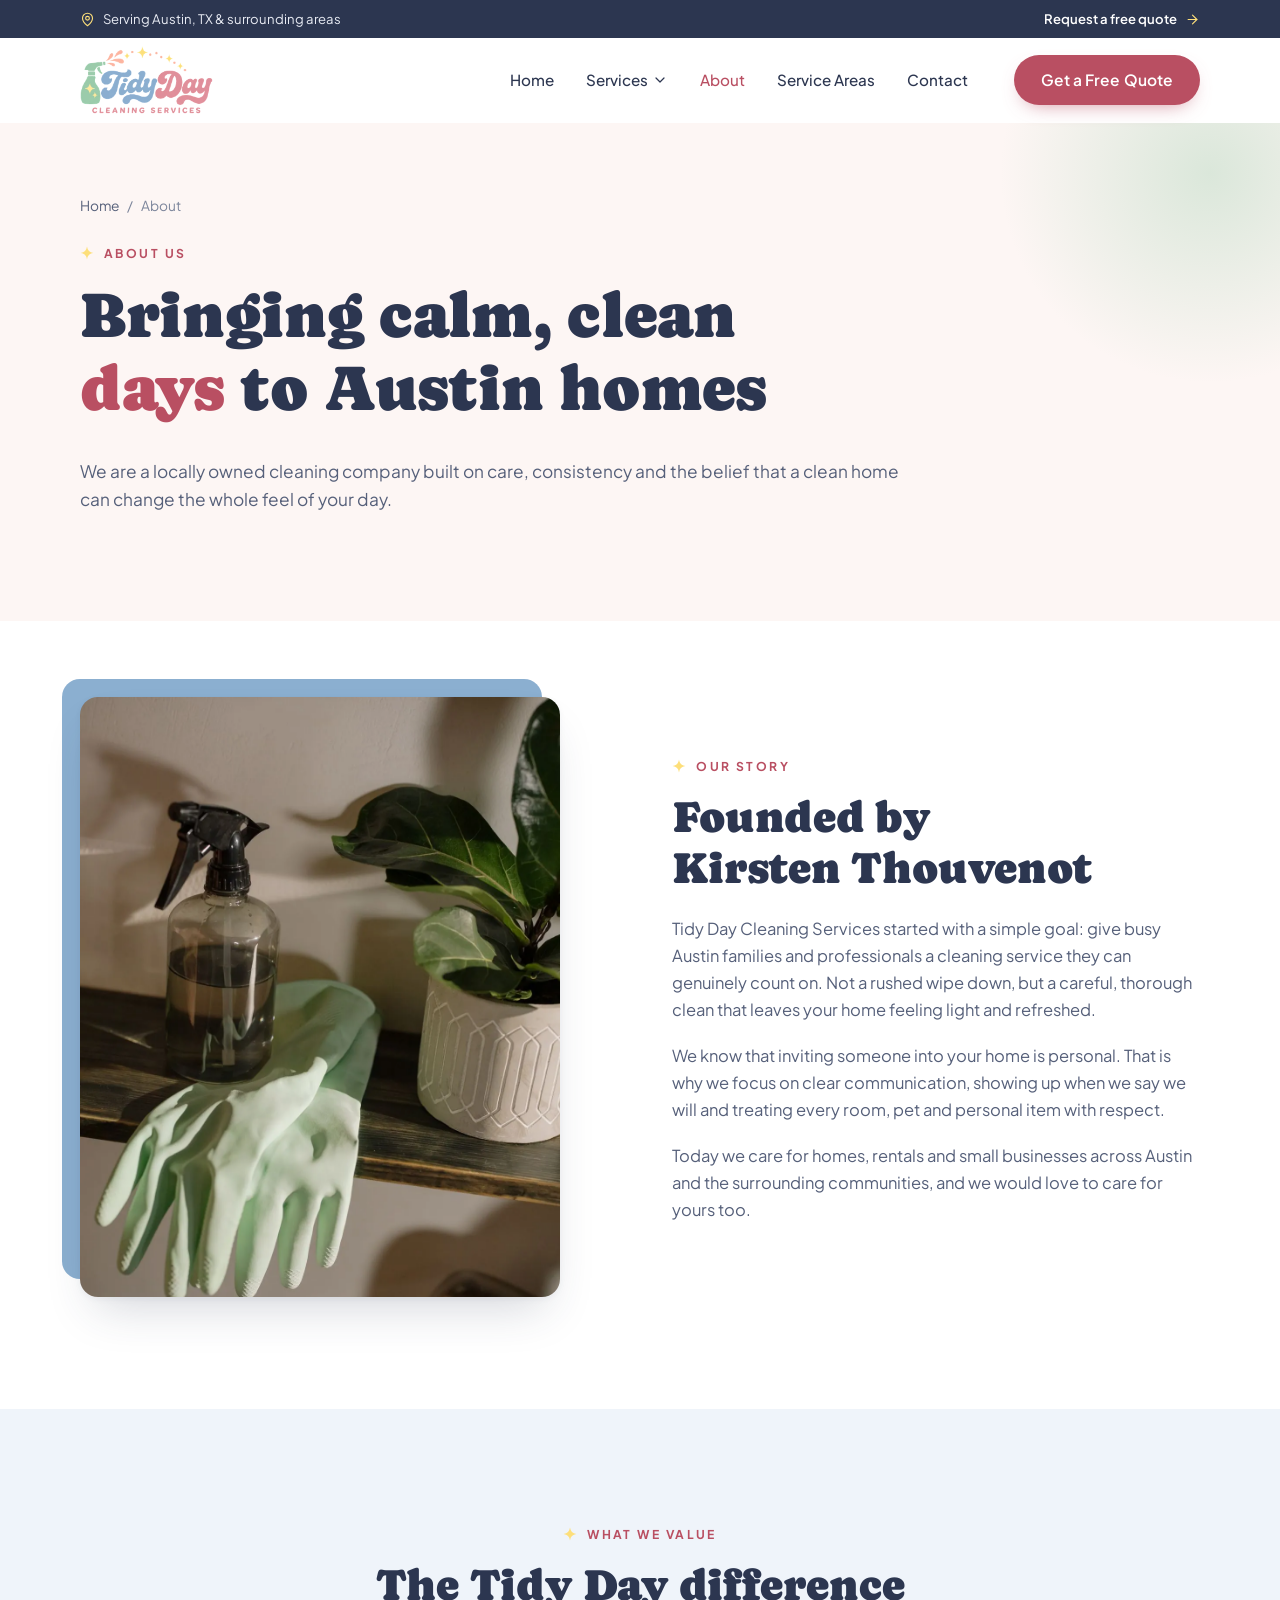
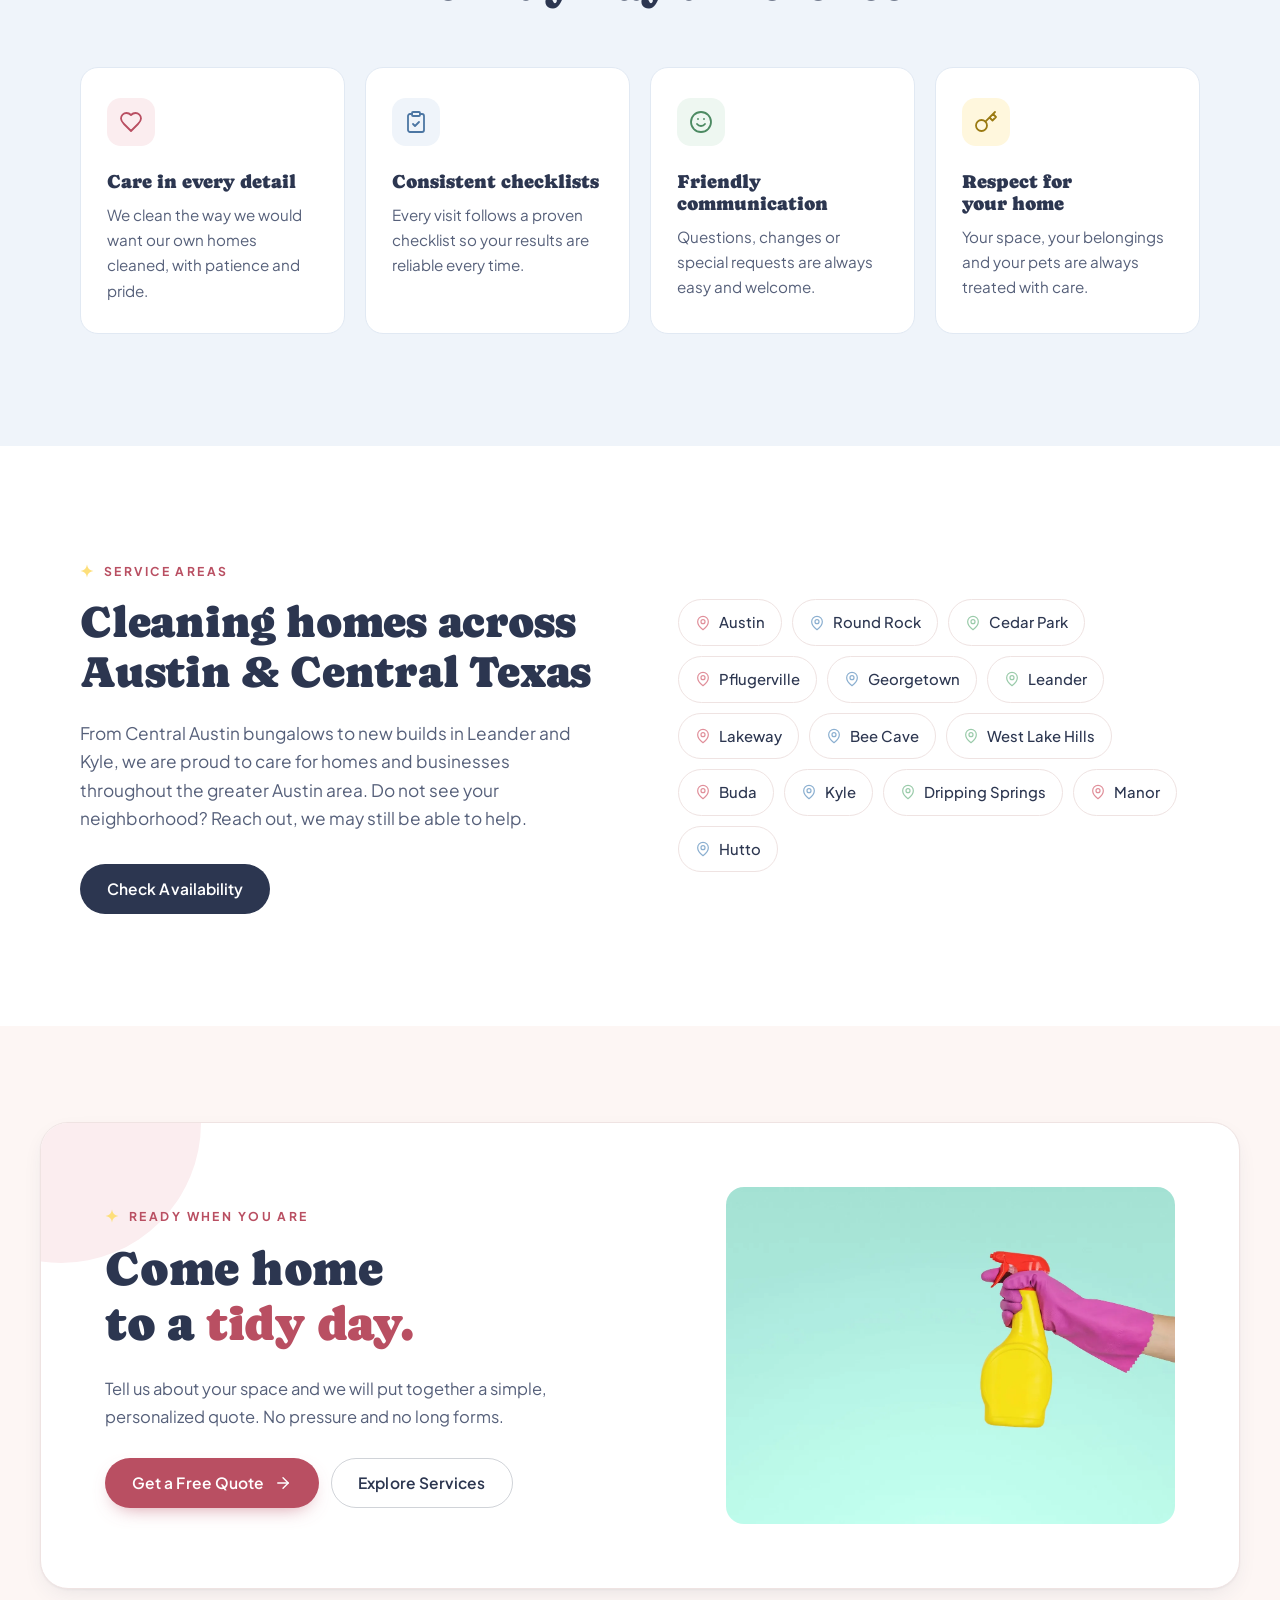
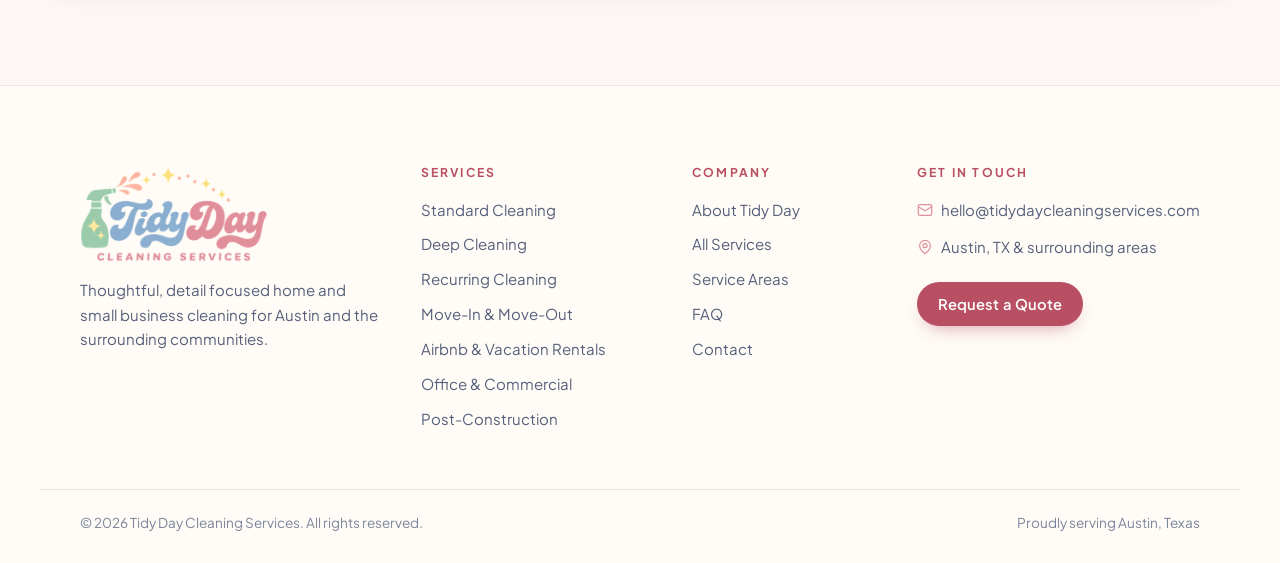
==== commit fe063302: "Swap hero image and switch titles to Caprasimo to match the logo Co-Authored-By: Claude Opus 5.5 <no" ====
--- a/about/index.html
+++ b/about/index.html
@@ -29,8 +29,8 @@
 <link rel="manifest" href="../site.webmanifest">
 <link rel="preconnect" href="https://fonts.googleapis.com">
 <link rel="preconnect" href="https://fonts.gstatic.com" crossorigin>
-<link href="https://fonts.googleapis.com/css2?family=Fraunces:ital,opsz,wght@0,9..144,400..650;1,9..144,400..600&family=Plus+Jakarta+Sans:wght@400;500;600;700&display=swap" rel="stylesheet">
-<link rel="stylesheet" href="../css/styles.css?v=3">
+<link href="https://fonts.googleapis.com/css2?family=Caprasimo&family=Plus+Jakarta+Sans:wght@400;500;600;700&display=swap" rel="stylesheet">
+<link rel="stylesheet" href="../css/styles.css?v=4">
 <script type="application/ld+json">[{"@context": "https://schema.org", "@type": "HomeAndConstructionBusiness", "@id": "https://tidydaycleaningservices.com/#business", "name": "Tidy Day Cleaning Services", "description": "Home and small business cleaning in Austin, TX and surrounding areas: standard, deep, recurring, move-in and move-out, Airbnb, office and post-construction cleaning.", "url": "https://tidydaycleaningservices.com/", "logo": "https://tidydaycleaningservices.com/assets/logo.png", "image": "https://tidydaycleaningservices.com/assets/og-image.jpg", "email": "hello@tidydaycleaningservices.com", "founder": {"@type": "Person", "name": "Kirsten Thouvenot"}, "address": {"@type": "PostalAddress", "addressLocality": "Austin", "addressRegion": "TX", "addressCountry": "US"}, "areaServed": [{"@type": "City", "name": "Austin, TX"}, {"@type": "City", "name": "Round Rock, TX"}, {"@type": "City", "name": "Cedar Park, TX"}, {"@type": "City", "name": "Pflugerville, TX"}, {"@type": "City", "name": "Georgetown, TX"}, {"@type": "City", "name": "Leander, TX"}, {"@type": "City", "name": "Lakeway, TX"}, {"@type": "City", "name": "Bee Cave, TX"}, {"@type": "City", "name": "West Lake Hills, TX"}, {"@type": "City", "name": "Buda, TX"}, {"@type": "City", "name": "Kyle, TX"}, {"@type": "City", "name": "Dripping Springs, TX"}, {"@type": "City", "name": "Manor, TX"}, {"@type": "City", "name": "Hutto, TX"}], "priceRange": "$$", "hasOfferCatalog": {"@type": "OfferCatalog", "name": "Cleaning Services", "itemListElement": [{"@type": "Offer", "itemOffered": {"@type": "Service", "name": "Standard House Cleaning", "url": "https://tidydaycleaningservices.com/services/standard-cleaning/"}}, {"@type": "Offer", "itemOffered": {"@type": "Service", "name": "Deep Cleaning", "url": "https://tidydaycleaningservices.com/services/deep-cleaning/"}}, {"@type": "Offer", "itemOffered": {"@type": "Service", "name": "Recurring Cleaning", "url": "https://tidydaycleaningservices.com/services/recurring-cleaning/"}}, {"@type": "Offer", "itemOffered": {"@type": "Service", "name": "Move-In & Move-Out Cleaning", "url": "https://tidydaycleaningservices.com/services/move-in-move-out-cleaning/"}}, {"@type": "Offer", "itemOffered": {"@type": "Service", "name": "Airbnb & Vacation Rental Cleaning", "url": "https://tidydaycleaningservices.com/services/airbnb-vacation-rental-cleaning/"}}, {"@type": "Offer", "itemOffered": {"@type": "Service", "name": "Office & Commercial Cleaning", "url": "https://tidydaycleaningservices.com/services/office-commercial-cleaning/"}}, {"@type": "Offer", "itemOffered": {"@type": "Service", "name": "Post-Construction Cleaning", "url": "https://tidydaycleaningservices.com/services/post-construction-cleaning/"}}]}}, {"@context": "https://schema.org", "@type": "BreadcrumbList", "itemListElement": [{"@type": "ListItem", "position": 1, "name": "Home", "item": "https://tidydaycleaningservices.com/"}, {"@type": "ListItem", "position": 2, "name": "About", "item": "https://tidydaycleaningservices.com/about/"}]}]</script>
 </head>
 <body>
@@ -131,6 +131,6 @@
 </footer>
 <a class="mobile-cta" href="../contact/"><svg class="ic" viewBox="0 0 24 24" fill="none" stroke="currentColor" stroke-width="1.8" stroke-linecap="round" stroke-linejoin="round" aria-hidden="true"><path d="M12 3c.6 4.5 2.6 6.5 7 7-4.4.5-6.4 2.5-7 7-.6-4.5-2.6-6.5-7-7 4.4-.5 6.4-2.5 7-7Z"/><path d="M19 15c.2 1.6.9 2.3 2.5 2.5-1.6.2-2.3.9-2.5 2.5-.2-1.6-.9-2.3-2.5-2.5 1.6-.2 2.3-.9 2.5-2.5Z"/></svg> Get a Free Quote</a>
 <script>window.TD_EMAIL="hello@tidydaycleaningservices.com";</script>
-<script src="../js/main.js?v=3" defer></script>
+<script src="../js/main.js?v=4" defer></script>
 </body>
 </html>
--- a/css/styles.css
+++ b/css/styles.css
@@ -24,7 +24,7 @@
   --r-sm:12px;
   --shadow:0 1px 2px rgba(44,54,80,.05),0 8px 24px -8px rgba(44,54,80,.12);
   --shadow-lg:0 2px 6px rgba(44,54,80,.05),0 24px 48px -16px rgba(44,54,80,.22);
-  --serif:"Fraunces",Georgia,"Times New Roman",serif;
+  --serif:"Caprasimo","Cooper Black",Georgia,serif;
   --sans:"Plus Jakarta Sans",system-ui,-apple-system,"Segoe UI",Roboto,sans-serif;
   --wrap:1200px;
   --pad:clamp(20px,5vw,40px);
@@ -35,11 +35,11 @@
 img{max-width:100%;height:auto;display:block}
 a{color:var(--blue-d);text-decoration:none}
 a:hover{color:var(--rose-d)}
-h1,h2,h3{text-wrap:balance;font-family:var(--serif);color:var(--ink);font-weight:500;line-height:1.12;margin:0 0 .5em;letter-spacing:-.015em;font-variation-settings:"SOFT" 100,"WONK" 0}
+h1,h2,h3{text-wrap:balance;font-family:var(--serif);color:var(--ink);font-weight:400;line-height:1.14;margin:0 0 .5em;letter-spacing:-.005em}
 h1{font-size:clamp(2.35rem,6vw,4rem)}
 h2{font-size:clamp(1.85rem,4vw,2.75rem)}
-h3{font-size:1.25rem;font-weight:550;letter-spacing:-.005em}
-h1 em,h2 em{font-style:italic;color:var(--rose-d);font-weight:450}
+h3{font-size:1.2rem;font-weight:400;letter-spacing:0}
+h1 em,h2 em{font-style:normal;color:var(--rose-d)}
 p{margin:0 0 1.1em}
 ul,ol{margin:0;padding:0;list-style:none}
 :focus-visible{outline:3px solid var(--blue);outline-offset:3px;border-radius:6px}
@@ -123,7 +123,7 @@
 .hero-points .ic{width:18px;height:18px;padding:3px;border-radius:50%;background:var(--mint);color:#fff;stroke-width:3}
 .hero-media{position:relative;justify-self:end;width:100%;max-width:470px}
 .arch{position:relative;border-radius:240px 240px var(--r) var(--r);overflow:hidden;aspect-ratio:4/5;box-shadow:var(--shadow-lg);background:var(--rose-w)}
-.arch img{width:100%;height:100%;object-fit:cover;object-position:50% 30%}
+.arch img{width:100%;height:100%;object-fit:cover;object-position:50% 60%}
 .hero-media::before{content:"";position:absolute;inset:22px -22px -22px 22px;border-radius:240px 240px var(--r) var(--r);border:1.5px solid var(--rose);z-index:-1}
 .float-card{position:absolute;left:-36px;bottom:40px;display:flex;align-items:center;gap:12px;background:#fff;padding:14px 18px 14px 14px;border-radius:16px;box-shadow:var(--shadow-lg)}
 .float-card strong{display:block;color:var(--ink);font-size:.95rem;line-height:1.3}
@@ -190,7 +190,7 @@
 /* steps */
 .steps{display:grid;grid-template-columns:repeat(3,1fr);gap:22px;counter-reset:s}
 .steps li{position:relative;background:#fff;border:1px solid var(--line);border-radius:var(--r);padding:34px 30px 30px}
-.step-n{display:inline-grid;place-items:center;width:52px;height:52px;border-radius:50%;font-family:var(--serif);font-size:1.15rem;font-weight:600;color:var(--ink);background:var(--rose-w);margin-bottom:20px}
+.step-n{display:inline-grid;place-items:center;width:52px;height:52px;border-radius:50%;font-family:var(--serif);font-size:1.15rem;font-weight:400;color:var(--ink);background:var(--rose-w);margin-bottom:20px}
 .steps li:nth-child(2) .step-n{background:var(--sky-w)}
 .steps li:nth-child(3) .step-n{background:var(--mint-w)}
 .steps p{margin:0;font-size:.96rem}
@@ -224,7 +224,7 @@
 .faq-wrap .btn{margin-top:8px}
 .faqs{display:grid;gap:12px}
 .faq{background:#fff;border-radius:var(--r-sm);border:1px solid #DCEBE1}
-.faq summary{list-style:none;display:flex;justify-content:space-between;align-items:center;gap:16px;padding:20px 22px;cursor:pointer;font-family:var(--serif);font-weight:550;font-size:1.08rem;color:var(--ink)}
+.faq summary{list-style:none;display:flex;justify-content:space-between;align-items:center;gap:16px;padding:20px 22px;cursor:pointer;font-family:var(--sans);font-weight:700;font-size:1.02rem;color:var(--ink)}
 .faq summary::-webkit-details-marker{display:none}
 .faq summary .chev{width:22px;height:22px;padding:3px;border-radius:50%;background:var(--mint-w);color:var(--mint-d)}
 .faq[open] summary .chev{transform:rotate(180deg);background:var(--rose-w);color:var(--rose-d)}
@@ -376,6 +376,7 @@
   .steps,.checklist,.inc-cols,.other-svc{grid-template-columns:1fr}
   .ticks.two{grid-template-columns:1fr}
   .f-row{grid-template-columns:1fr}
+  .hero-deco{display:none}
   .float-card{left:-8px;bottom:22px;padding:10px 14px 10px 10px}
   .hero-media::before{inset:14px -12px -14px 12px}
   .hero-points{gap:10px 16px}
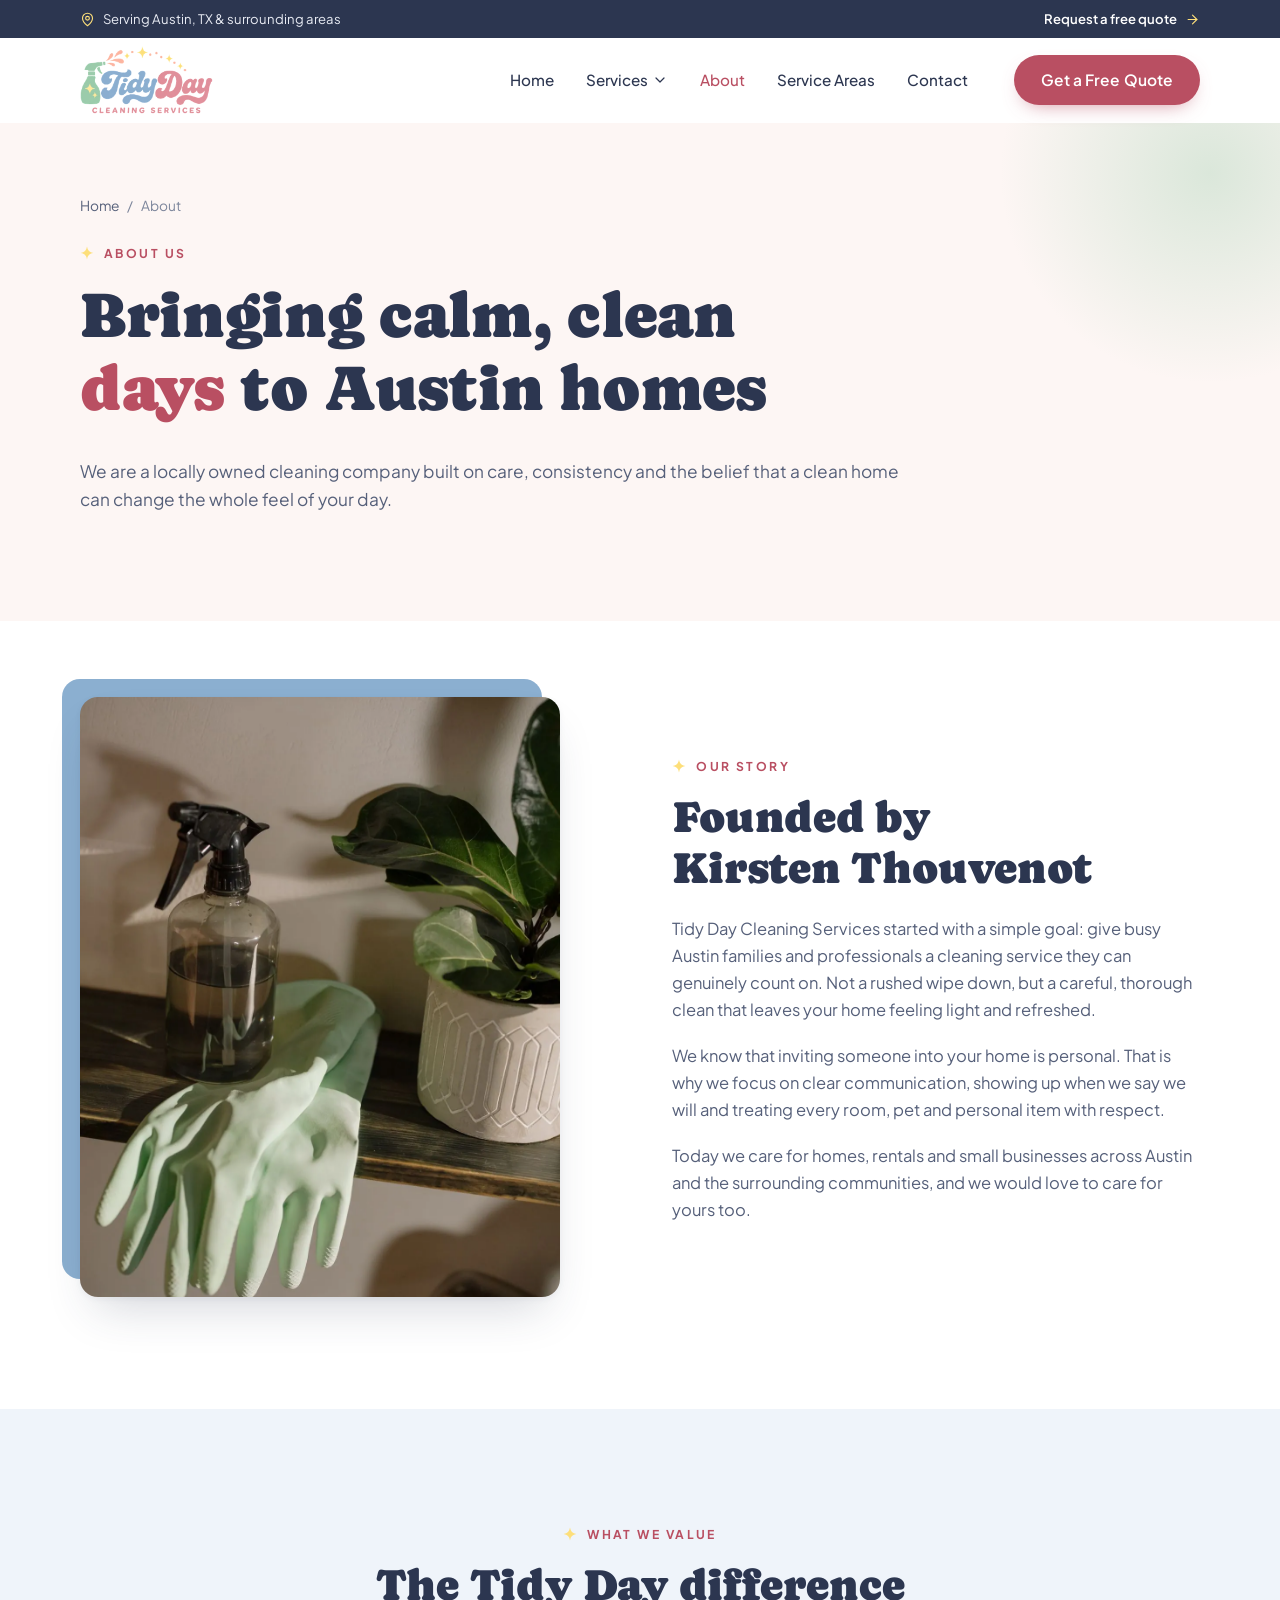
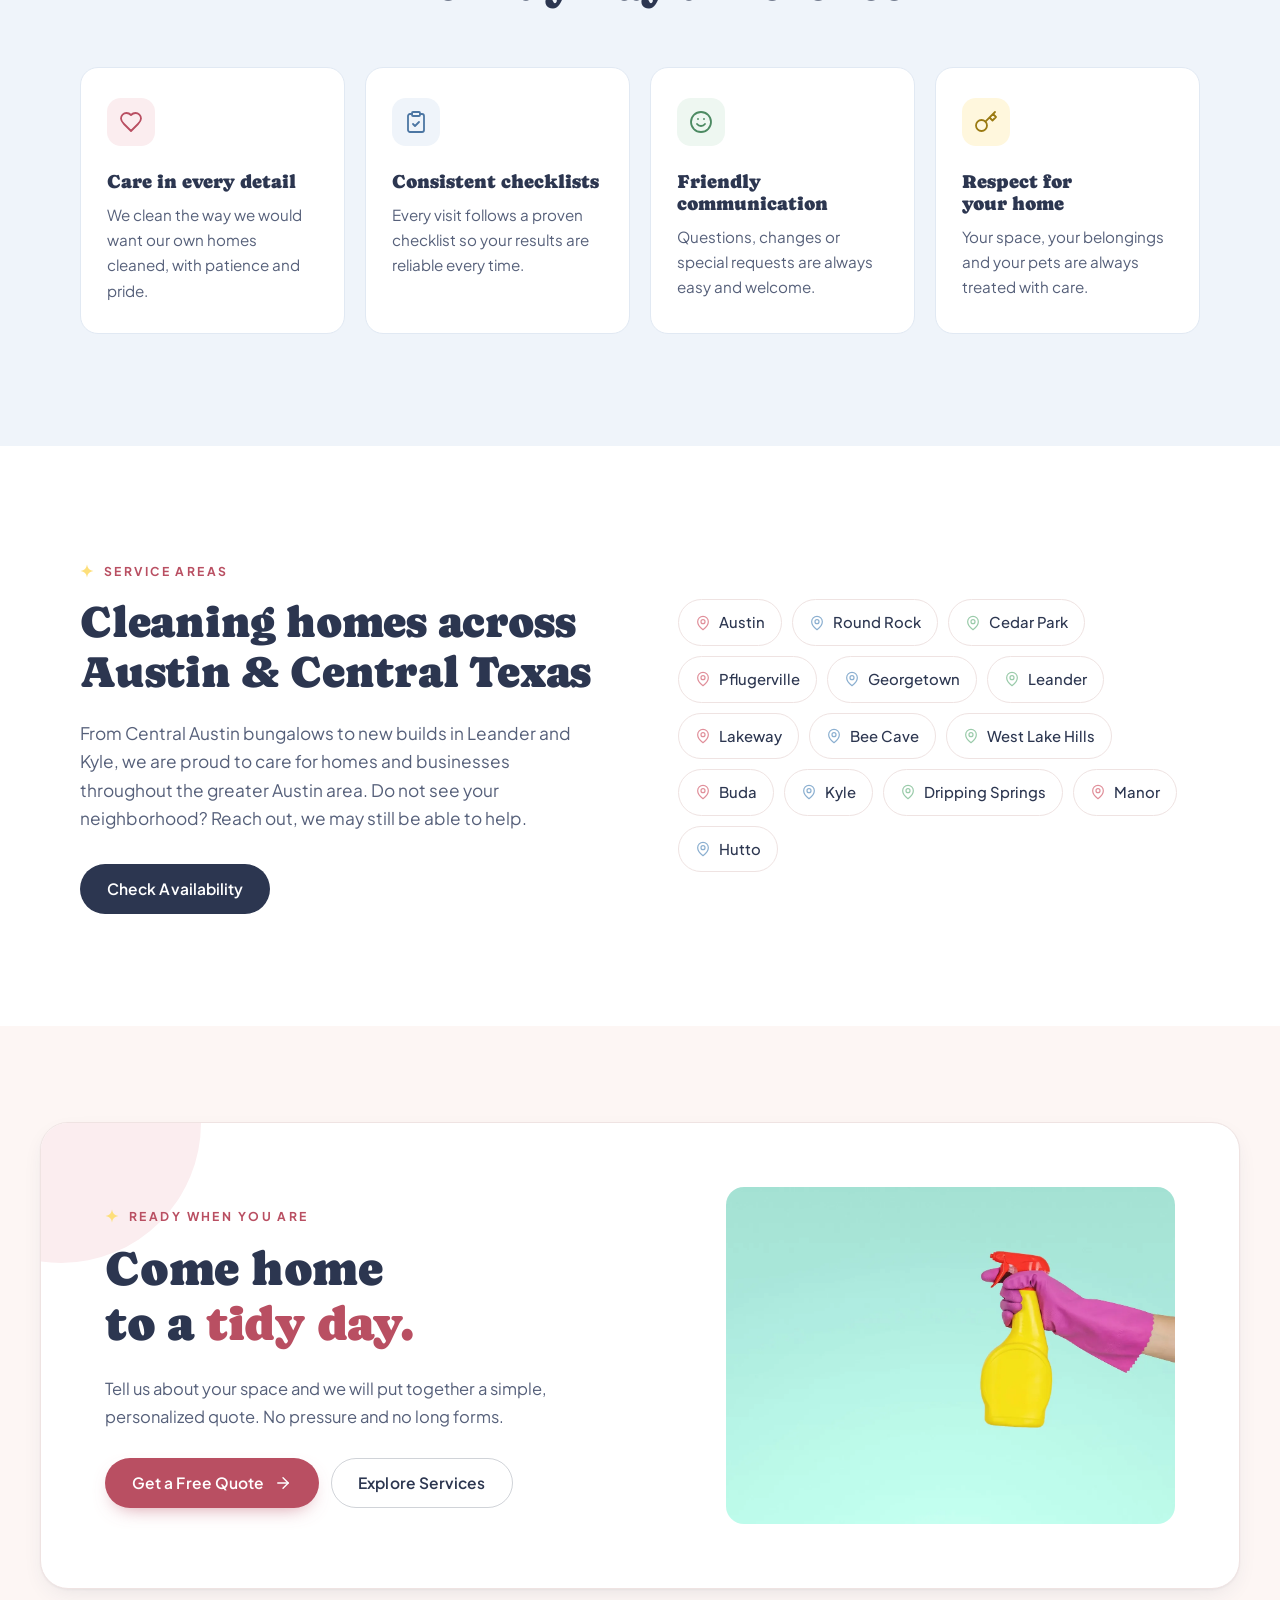
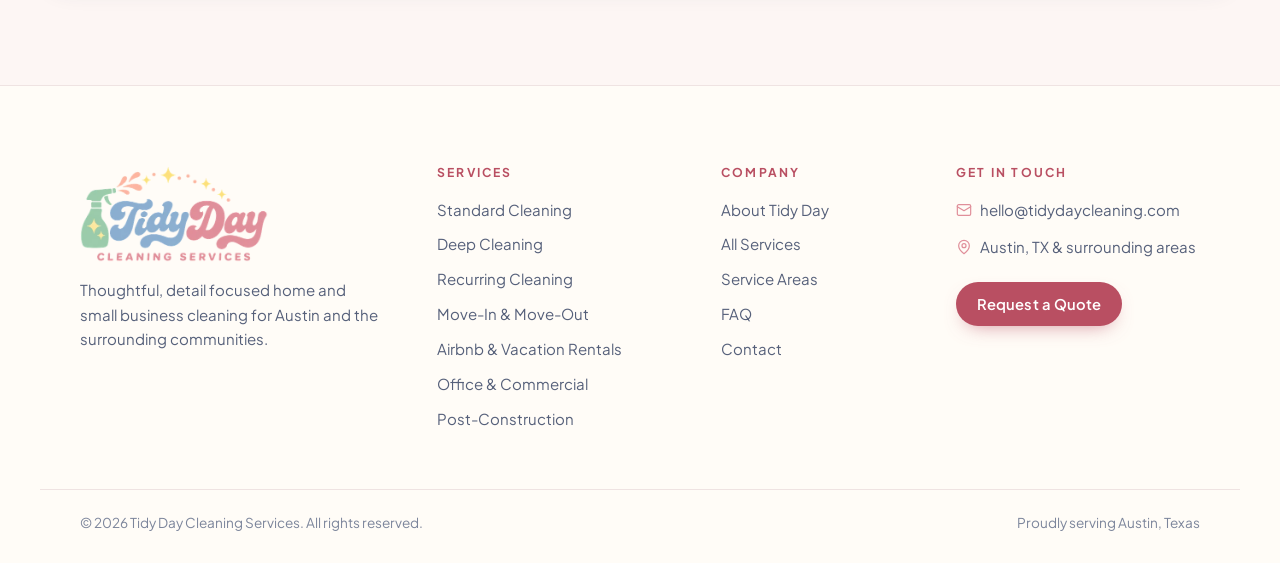
==== commit 1859d3bb: "Use company logo as link preview image and point SEO tags at tidydaycleaning.com Co-Authored-By: Cla" ====
--- a/about/index.html
+++ b/about/index.html
@@ -5,7 +5,7 @@
 <meta name="viewport" content="width=device-width, initial-scale=1, viewport-fit=cover">
 <title>About Us | Tidy Day Cleaning Services in Austin, TX</title>
 <meta name="description" content="Meet Tidy Day Cleaning Services, a locally owned Austin, TX cleaning company founded by Kirsten Thouvenot. Detail focused, friendly and dependable.">
-<link rel="canonical" href="https://tidydaycleaningservices.com/about/">
+<link rel="canonical" href="https://www.tidydaycleaning.com/about/">
 <meta name="robots" content="index, follow, max-image-preview:large">
 <meta name="author" content="Tidy Day Cleaning Services">
 <meta name="theme-color" content="#FDF6F4">
@@ -15,13 +15,18 @@
 <meta property="og:site_name" content="Tidy Day Cleaning Services">
 <meta property="og:title" content="About Us | Tidy Day Cleaning Services in Austin, TX">
 <meta property="og:description" content="Meet Tidy Day Cleaning Services, a locally owned Austin, TX cleaning company founded by Kirsten Thouvenot. Detail focused, friendly and dependable.">
-<meta property="og:url" content="https://tidydaycleaningservices.com/about/">
-<meta property="og:image" content="https://tidydaycleaningservices.com/assets/og-image.jpg">
+<meta property="og:url" content="https://www.tidydaycleaning.com/about/">
+<meta property="og:image" content="https://www.tidydaycleaning.com/assets/og-tidyday-logo.jpg">
+<meta property="og:image:secure_url" content="https://www.tidydaycleaning.com/assets/og-tidyday-logo.jpg">
+<meta property="og:image:type" content="image/jpeg">
+<meta property="og:image:width" content="1200">
+<meta property="og:image:height" content="630">
+<meta property="og:image:alt" content="Tidy Day Cleaning Services logo">
 <meta property="og:locale" content="en_US">
 <meta name="twitter:card" content="summary_large_image">
 <meta name="twitter:title" content="About Us | Tidy Day Cleaning Services in Austin, TX">
 <meta name="twitter:description" content="Meet Tidy Day Cleaning Services, a locally owned Austin, TX cleaning company founded by Kirsten Thouvenot. Detail focused, friendly and dependable.">
-<meta name="twitter:image" content="https://tidydaycleaningservices.com/assets/og-image.jpg">
+<meta name="twitter:image" content="https://www.tidydaycleaning.com/assets/og-tidyday-logo.jpg">
 <link rel="icon" href="../favicon.ico" sizes="48x48">
 <link rel="icon" type="image/png" sizes="32x32" href="../assets/favicon-32.png">
 <link rel="icon" type="image/png" sizes="16x16" href="../assets/favicon-16.png">
@@ -31,7 +36,7 @@
 <link rel="preconnect" href="https://fonts.gstatic.com" crossorigin>
 <link href="https://fonts.googleapis.com/css2?family=Caprasimo&family=Plus+Jakarta+Sans:wght@400;500;600;700&display=swap" rel="stylesheet">
 <link rel="stylesheet" href="../css/styles.css?v=4">
-<script type="application/ld+json">[{"@context": "https://schema.org", "@type": "HomeAndConstructionBusiness", "@id": "https://tidydaycleaningservices.com/#business", "name": "Tidy Day Cleaning Services", "description": "Home and small business cleaning in Austin, TX and surrounding areas: standard, deep, recurring, move-in and move-out, Airbnb, office and post-construction cleaning.", "url": "https://tidydaycleaningservices.com/", "logo": "https://tidydaycleaningservices.com/assets/logo.png", "image": "https://tidydaycleaningservices.com/assets/og-image.jpg", "email": "hello@tidydaycleaningservices.com", "founder": {"@type": "Person", "name": "Kirsten Thouvenot"}, "address": {"@type": "PostalAddress", "addressLocality": "Austin", "addressRegion": "TX", "addressCountry": "US"}, "areaServed": [{"@type": "City", "name": "Austin, TX"}, {"@type": "City", "name": "Round Rock, TX"}, {"@type": "City", "name": "Cedar Park, TX"}, {"@type": "City", "name": "Pflugerville, TX"}, {"@type": "City", "name": "Georgetown, TX"}, {"@type": "City", "name": "Leander, TX"}, {"@type": "City", "name": "Lakeway, TX"}, {"@type": "City", "name": "Bee Cave, TX"}, {"@type": "City", "name": "West Lake Hills, TX"}, {"@type": "City", "name": "Buda, TX"}, {"@type": "City", "name": "Kyle, TX"}, {"@type": "City", "name": "Dripping Springs, TX"}, {"@type": "City", "name": "Manor, TX"}, {"@type": "City", "name": "Hutto, TX"}], "priceRange": "$$", "hasOfferCatalog": {"@type": "OfferCatalog", "name": "Cleaning Services", "itemListElement": [{"@type": "Offer", "itemOffered": {"@type": "Service", "name": "Standard House Cleaning", "url": "https://tidydaycleaningservices.com/services/standard-cleaning/"}}, {"@type": "Offer", "itemOffered": {"@type": "Service", "name": "Deep Cleaning", "url": "https://tidydaycleaningservices.com/services/deep-cleaning/"}}, {"@type": "Offer", "itemOffered": {"@type": "Service", "name": "Recurring Cleaning", "url": "https://tidydaycleaningservices.com/services/recurring-cleaning/"}}, {"@type": "Offer", "itemOffered": {"@type": "Service", "name": "Move-In & Move-Out Cleaning", "url": "https://tidydaycleaningservices.com/services/move-in-move-out-cleaning/"}}, {"@type": "Offer", "itemOffered": {"@type": "Service", "name": "Airbnb & Vacation Rental Cleaning", "url": "https://tidydaycleaningservices.com/services/airbnb-vacation-rental-cleaning/"}}, {"@type": "Offer", "itemOffered": {"@type": "Service", "name": "Office & Commercial Cleaning", "url": "https://tidydaycleaningservices.com/services/office-commercial-cleaning/"}}, {"@type": "Offer", "itemOffered": {"@type": "Service", "name": "Post-Construction Cleaning", "url": "https://tidydaycleaningservices.com/services/post-construction-cleaning/"}}]}}, {"@context": "https://schema.org", "@type": "BreadcrumbList", "itemListElement": [{"@type": "ListItem", "position": 1, "name": "Home", "item": "https://tidydaycleaningservices.com/"}, {"@type": "ListItem", "position": 2, "name": "About", "item": "https://tidydaycleaningservices.com/about/"}]}]</script>
+<script type="application/ld+json">[{"@context": "https://schema.org", "@type": "HomeAndConstructionBusiness", "@id": "https://www.tidydaycleaning.com/#business", "name": "Tidy Day Cleaning Services", "description": "Home and small business cleaning in Austin, TX and surrounding areas: standard, deep, recurring, move-in and move-out, Airbnb, office and post-construction cleaning.", "url": "https://www.tidydaycleaning.com/", "logo": "https://www.tidydaycleaning.com/assets/logo.png", "image": "https://www.tidydaycleaning.com/assets/og-tidyday-logo.jpg", "email": "hello@tidydaycleaning.com", "founder": {"@type": "Person", "name": "Kirsten Thouvenot"}, "address": {"@type": "PostalAddress", "addressLocality": "Austin", "addressRegion": "TX", "addressCountry": "US"}, "areaServed": [{"@type": "City", "name": "Austin, TX"}, {"@type": "City", "name": "Round Rock, TX"}, {"@type": "City", "name": "Cedar Park, TX"}, {"@type": "City", "name": "Pflugerville, TX"}, {"@type": "City", "name": "Georgetown, TX"}, {"@type": "City", "name": "Leander, TX"}, {"@type": "City", "name": "Lakeway, TX"}, {"@type": "City", "name": "Bee Cave, TX"}, {"@type": "City", "name": "West Lake Hills, TX"}, {"@type": "City", "name": "Buda, TX"}, {"@type": "City", "name": "Kyle, TX"}, {"@type": "City", "name": "Dripping Springs, TX"}, {"@type": "City", "name": "Manor, TX"}, {"@type": "City", "name": "Hutto, TX"}], "priceRange": "$$", "hasOfferCatalog": {"@type": "OfferCatalog", "name": "Cleaning Services", "itemListElement": [{"@type": "Offer", "itemOffered": {"@type": "Service", "name": "Standard House Cleaning", "url": "https://www.tidydaycleaning.com/services/standard-cleaning/"}}, {"@type": "Offer", "itemOffered": {"@type": "Service", "name": "Deep Cleaning", "url": "https://www.tidydaycleaning.com/services/deep-cleaning/"}}, {"@type": "Offer", "itemOffered": {"@type": "Service", "name": "Recurring Cleaning", "url": "https://www.tidydaycleaning.com/services/recurring-cleaning/"}}, {"@type": "Offer", "itemOffered": {"@type": "Service", "name": "Move-In & Move-Out Cleaning", "url": "https://www.tidydaycleaning.com/services/move-in-move-out-cleaning/"}}, {"@type": "Offer", "itemOffered": {"@type": "Service", "name": "Airbnb & Vacation Rental Cleaning", "url": "https://www.tidydaycleaning.com/services/airbnb-vacation-rental-cleaning/"}}, {"@type": "Offer", "itemOffered": {"@type": "Service", "name": "Office & Commercial Cleaning", "url": "https://www.tidydaycleaning.com/services/office-commercial-cleaning/"}}, {"@type": "Offer", "itemOffered": {"@type": "Service", "name": "Post-Construction Cleaning", "url": "https://www.tidydaycleaning.com/services/post-construction-cleaning/"}}]}}, {"@context": "https://schema.org", "@type": "BreadcrumbList", "itemListElement": [{"@type": "ListItem", "position": 1, "name": "Home", "item": "https://www.tidydaycleaning.com/"}, {"@type": "ListItem", "position": 2, "name": "About", "item": "https://www.tidydaycleaning.com/about/"}]}]</script>
 </head>
 <body>
 <a class="skip" href="#main">Skip to content</a>
@@ -125,12 +130,12 @@
     </div>
     <div><h3>Services</h3><ul><li><a href="../services/standard-cleaning/">Standard Cleaning</a></li><li><a href="../services/deep-cleaning/">Deep Cleaning</a></li><li><a href="../services/recurring-cleaning/">Recurring Cleaning</a></li><li><a href="../services/move-in-move-out-cleaning/">Move-In &amp; Move-Out</a></li><li><a href="../services/airbnb-vacation-rental-cleaning/">Airbnb &amp; Vacation Rentals</a></li><li><a href="../services/office-commercial-cleaning/">Office &amp; Commercial</a></li><li><a href="../services/post-construction-cleaning/">Post-Construction</a></li></ul></div>
     <div><h3>Company</h3><ul><li><a href="../about/">About Tidy Day</a></li><li><a href="../services/">All Services</a></li><li><a href="../#areas">Service Areas</a></li><li><a href="../#faq">FAQ</a></li><li><a href="../contact/">Contact</a></li></ul></div>
-    <div><h3>Get in Touch</h3><ul class="foot-contact"><li><a href="mailto:hello@tidydaycleaningservices.com"><svg class="ic" viewBox="0 0 24 24" fill="none" stroke="currentColor" stroke-width="1.8" stroke-linecap="round" stroke-linejoin="round" aria-hidden="true"><rect x="2" y="4" width="20" height="16" rx="2"/><path d="m22 7-10 6L2 7"/></svg> hello@tidydaycleaningservices.com</a></li><li><span><svg class="ic" viewBox="0 0 24 24" fill="none" stroke="currentColor" stroke-width="1.8" stroke-linecap="round" stroke-linejoin="round" aria-hidden="true"><path d="M20 10c0 6-8 12-8 12s-8-6-8-12a8 8 0 0 1 16 0Z"/><circle cx="12" cy="10" r="3"/></svg> Austin, TX &amp; surrounding areas</span></li></ul><a class="btn btn-rose btn-sm" href="../contact/">Request a Quote</a></div>
+    <div><h3>Get in Touch</h3><ul class="foot-contact"><li><a href="mailto:hello@tidydaycleaning.com"><svg class="ic" viewBox="0 0 24 24" fill="none" stroke="currentColor" stroke-width="1.8" stroke-linecap="round" stroke-linejoin="round" aria-hidden="true"><rect x="2" y="4" width="20" height="16" rx="2"/><path d="m22 7-10 6L2 7"/></svg> hello@tidydaycleaning.com</a></li><li><span><svg class="ic" viewBox="0 0 24 24" fill="none" stroke="currentColor" stroke-width="1.8" stroke-linecap="round" stroke-linejoin="round" aria-hidden="true"><path d="M20 10c0 6-8 12-8 12s-8-6-8-12a8 8 0 0 1 16 0Z"/><circle cx="12" cy="10" r="3"/></svg> Austin, TX &amp; surrounding areas</span></li></ul><a class="btn btn-rose btn-sm" href="../contact/">Request a Quote</a></div>
   </div>
   <div class="wrap foot-bottom"><p>&copy; <span data-year>2026</span> Tidy Day Cleaning Services. All rights reserved.</p><p>Proudly serving Austin, Texas</p></div>
 </footer>
 <a class="mobile-cta" href="../contact/"><svg class="ic" viewBox="0 0 24 24" fill="none" stroke="currentColor" stroke-width="1.8" stroke-linecap="round" stroke-linejoin="round" aria-hidden="true"><path d="M12 3c.6 4.5 2.6 6.5 7 7-4.4.5-6.4 2.5-7 7-.6-4.5-2.6-6.5-7-7 4.4-.5 6.4-2.5 7-7Z"/><path d="M19 15c.2 1.6.9 2.3 2.5 2.5-1.6.2-2.3.9-2.5 2.5-.2-1.6-.9-2.3-2.5-2.5 1.6-.2 2.3-.9 2.5-2.5Z"/></svg> Get a Free Quote</a>
-<script>window.TD_EMAIL="hello@tidydaycleaningservices.com";</script>
+<script>window.TD_EMAIL="hello@tidydaycleaning.com";</script>
 <script src="../js/main.js?v=4" defer></script>
 </body>
 </html>
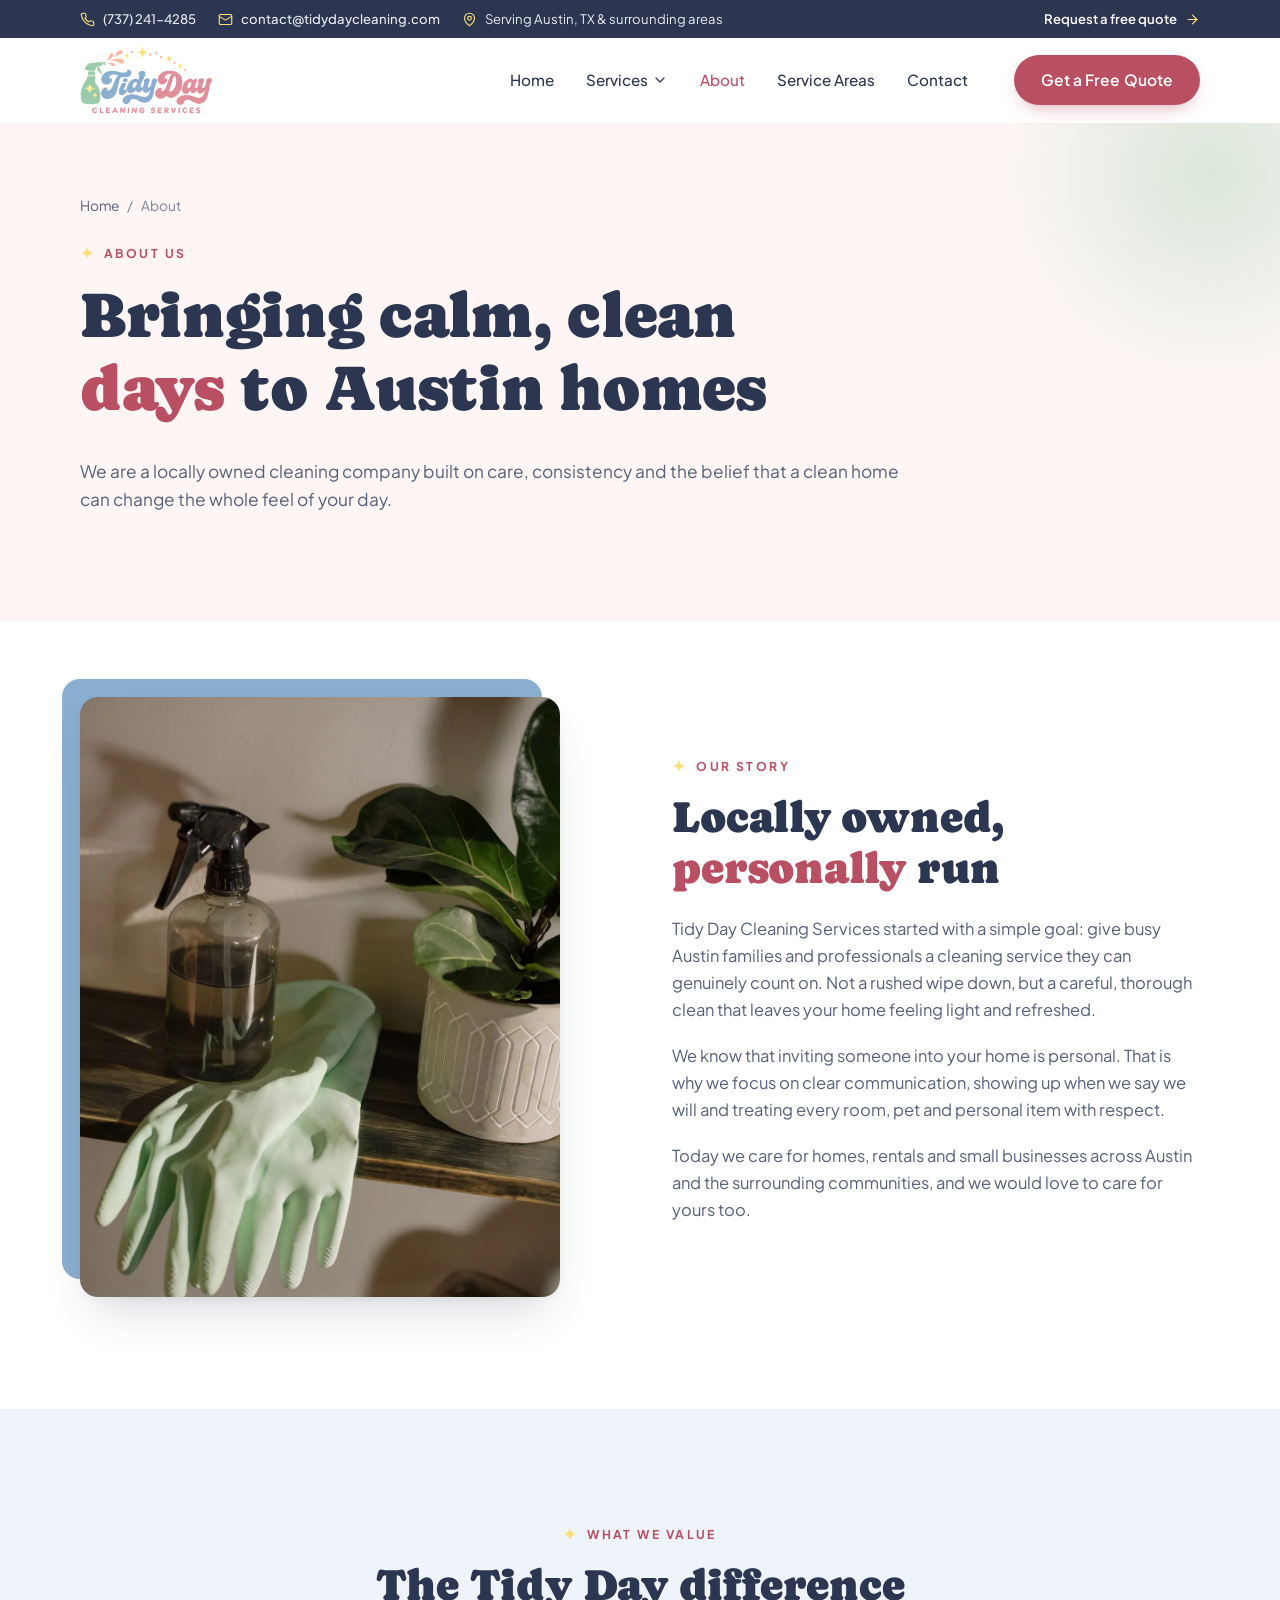
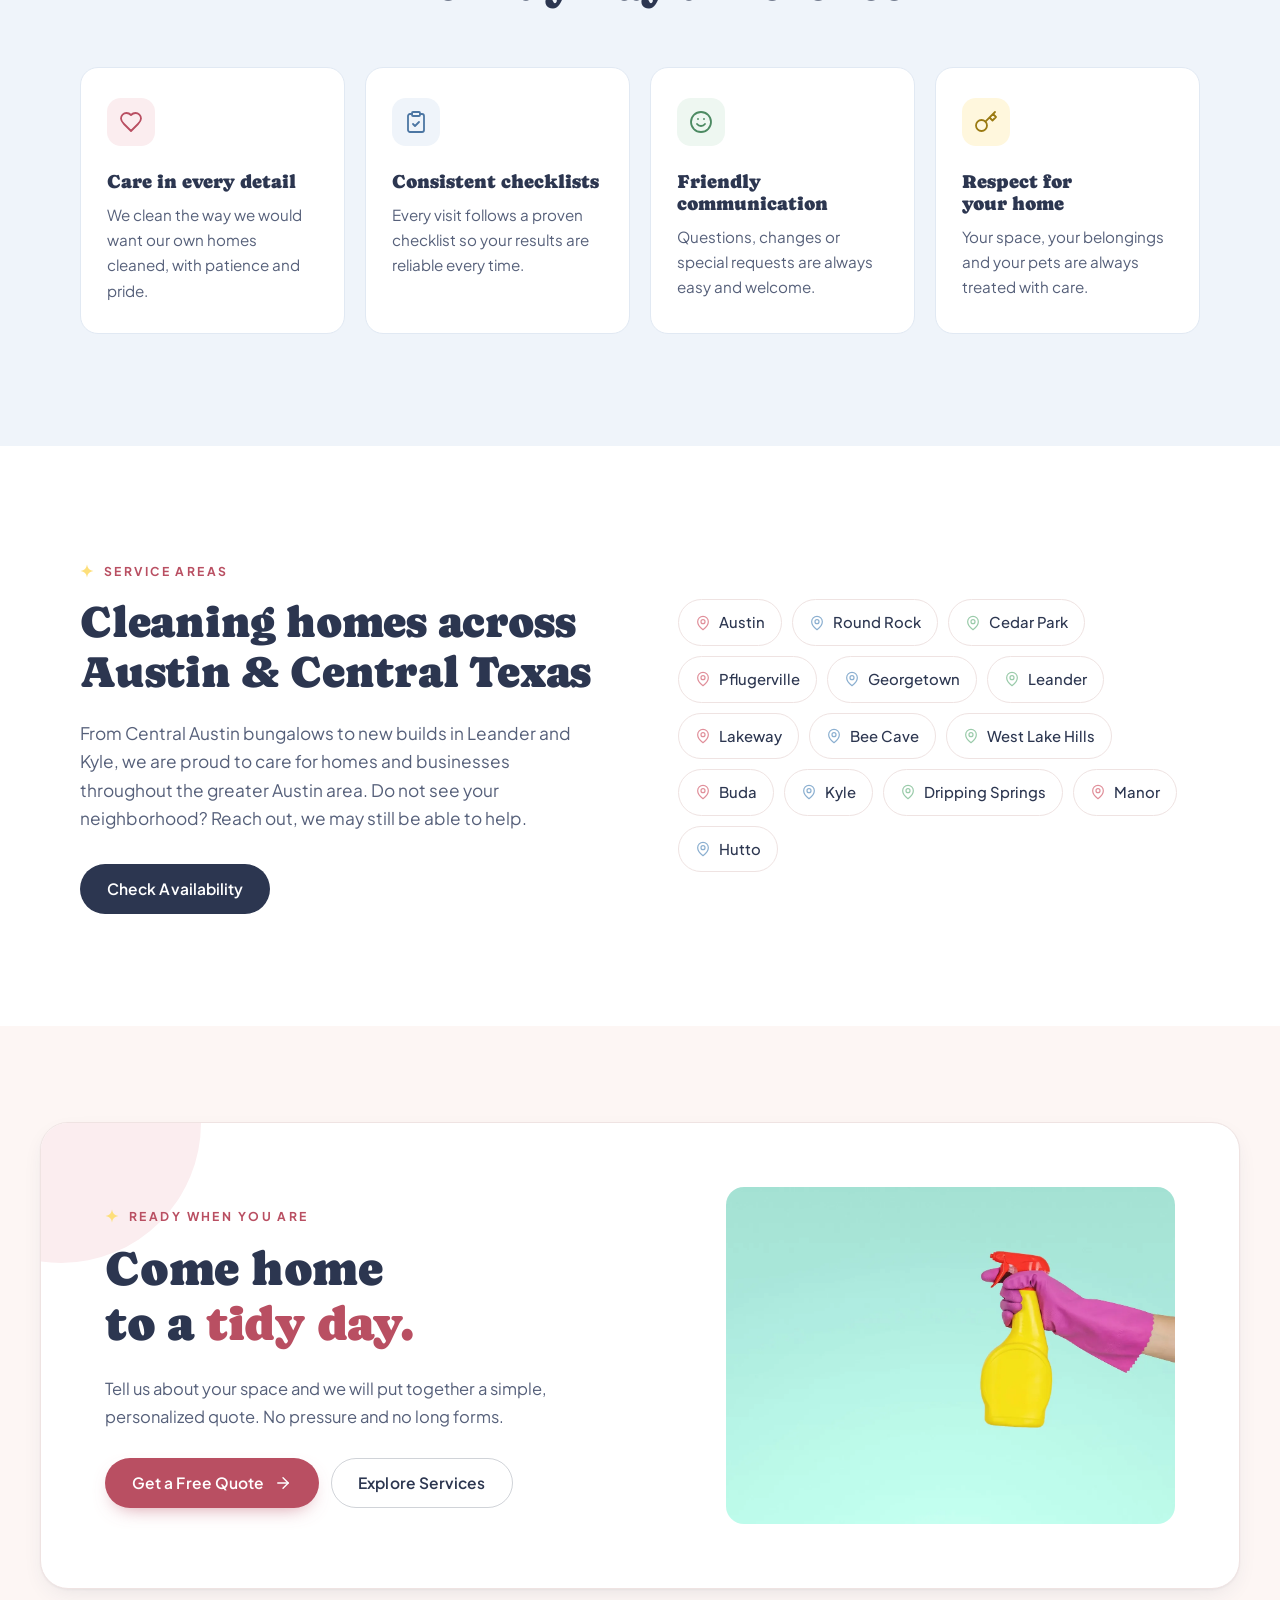
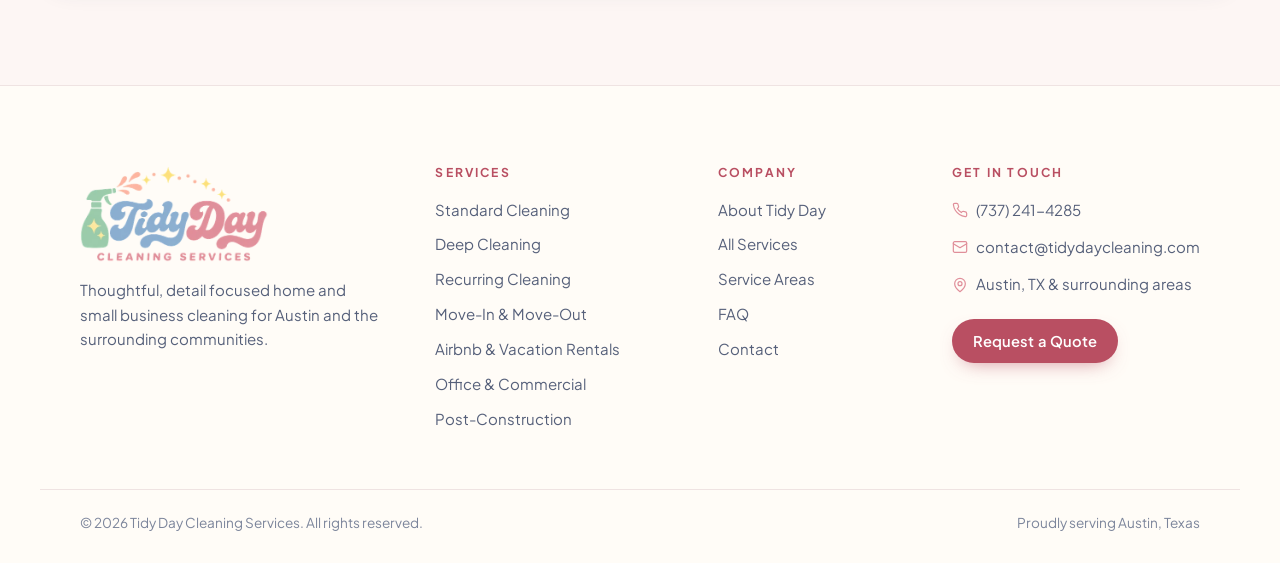
==== commit 0c3e79f7: "Add Tidy Day contact email and phone, remove owner name Co-Authored-By: Claude Opus 5.5 <noreply@ant" ====
--- a/about/index.html
+++ b/about/index.html
@@ -4,7 +4,7 @@
 <meta charset="utf-8">
 <meta name="viewport" content="width=device-width, initial-scale=1, viewport-fit=cover">
 <title>About Us | Tidy Day Cleaning Services in Austin, TX</title>
-<meta name="description" content="Meet Tidy Day Cleaning Services, a locally owned Austin, TX cleaning company founded by Kirsten Thouvenot. Detail focused, friendly and dependable.">
+<meta name="description" content="Meet Tidy Day Cleaning Services, a locally owned Austin, TX cleaning company. Detail focused, friendly and dependable.">
 <link rel="canonical" href="https://www.tidydaycleaning.com/about/">
 <meta name="robots" content="index, follow, max-image-preview:large">
 <meta name="author" content="Tidy Day Cleaning Services">
@@ -14,7 +14,7 @@
 <meta property="og:type" content="website">
 <meta property="og:site_name" content="Tidy Day Cleaning Services">
 <meta property="og:title" content="About Us | Tidy Day Cleaning Services in Austin, TX">
-<meta property="og:description" content="Meet Tidy Day Cleaning Services, a locally owned Austin, TX cleaning company founded by Kirsten Thouvenot. Detail focused, friendly and dependable.">
+<meta property="og:description" content="Meet Tidy Day Cleaning Services, a locally owned Austin, TX cleaning company. Detail focused, friendly and dependable.">
 <meta property="og:url" content="https://www.tidydaycleaning.com/about/">
 <meta property="og:image" content="https://www.tidydaycleaning.com/assets/og-tidyday-logo.jpg">
 <meta property="og:image:secure_url" content="https://www.tidydaycleaning.com/assets/og-tidyday-logo.jpg">
@@ -25,7 +25,7 @@
 <meta property="og:locale" content="en_US">
 <meta name="twitter:card" content="summary_large_image">
 <meta name="twitter:title" content="About Us | Tidy Day Cleaning Services in Austin, TX">
-<meta name="twitter:description" content="Meet Tidy Day Cleaning Services, a locally owned Austin, TX cleaning company founded by Kirsten Thouvenot. Detail focused, friendly and dependable.">
+<meta name="twitter:description" content="Meet Tidy Day Cleaning Services, a locally owned Austin, TX cleaning company. Detail focused, friendly and dependable.">
 <meta name="twitter:image" content="https://www.tidydaycleaning.com/assets/og-tidyday-logo.jpg">
 <link rel="icon" href="../favicon.ico" sizes="48x48">
 <link rel="icon" type="image/png" sizes="32x32" href="../assets/favicon-32.png">
@@ -35,12 +35,12 @@
 <link rel="preconnect" href="https://fonts.googleapis.com">
 <link rel="preconnect" href="https://fonts.gstatic.com" crossorigin>
 <link href="https://fonts.googleapis.com/css2?family=Caprasimo&family=Plus+Jakarta+Sans:wght@400;500;600;700&display=swap" rel="stylesheet">
-<link rel="stylesheet" href="../css/styles.css?v=4">
-<script type="application/ld+json">[{"@context": "https://schema.org", "@type": "HomeAndConstructionBusiness", "@id": "https://www.tidydaycleaning.com/#business", "name": "Tidy Day Cleaning Services", "description": "Home and small business cleaning in Austin, TX and surrounding areas: standard, deep, recurring, move-in and move-out, Airbnb, office and post-construction cleaning.", "url": "https://www.tidydaycleaning.com/", "logo": "https://www.tidydaycleaning.com/assets/logo.png", "image": "https://www.tidydaycleaning.com/assets/og-tidyday-logo.jpg", "email": "hello@tidydaycleaning.com", "founder": {"@type": "Person", "name": "Kirsten Thouvenot"}, "address": {"@type": "PostalAddress", "addressLocality": "Austin", "addressRegion": "TX", "addressCountry": "US"}, "areaServed": [{"@type": "City", "name": "Austin, TX"}, {"@type": "City", "name": "Round Rock, TX"}, {"@type": "City", "name": "Cedar Park, TX"}, {"@type": "City", "name": "Pflugerville, TX"}, {"@type": "City", "name": "Georgetown, TX"}, {"@type": "City", "name": "Leander, TX"}, {"@type": "City", "name": "Lakeway, TX"}, {"@type": "City", "name": "Bee Cave, TX"}, {"@type": "City", "name": "West Lake Hills, TX"}, {"@type": "City", "name": "Buda, TX"}, {"@type": "City", "name": "Kyle, TX"}, {"@type": "City", "name": "Dripping Springs, TX"}, {"@type": "City", "name": "Manor, TX"}, {"@type": "City", "name": "Hutto, TX"}], "priceRange": "$$", "hasOfferCatalog": {"@type": "OfferCatalog", "name": "Cleaning Services", "itemListElement": [{"@type": "Offer", "itemOffered": {"@type": "Service", "name": "Standard House Cleaning", "url": "https://www.tidydaycleaning.com/services/standard-cleaning/"}}, {"@type": "Offer", "itemOffered": {"@type": "Service", "name": "Deep Cleaning", "url": "https://www.tidydaycleaning.com/services/deep-cleaning/"}}, {"@type": "Offer", "itemOffered": {"@type": "Service", "name": "Recurring Cleaning", "url": "https://www.tidydaycleaning.com/services/recurring-cleaning/"}}, {"@type": "Offer", "itemOffered": {"@type": "Service", "name": "Move-In & Move-Out Cleaning", "url": "https://www.tidydaycleaning.com/services/move-in-move-out-cleaning/"}}, {"@type": "Offer", "itemOffered": {"@type": "Service", "name": "Airbnb & Vacation Rental Cleaning", "url": "https://www.tidydaycleaning.com/services/airbnb-vacation-rental-cleaning/"}}, {"@type": "Offer", "itemOffered": {"@type": "Service", "name": "Office & Commercial Cleaning", "url": "https://www.tidydaycleaning.com/services/office-commercial-cleaning/"}}, {"@type": "Offer", "itemOffered": {"@type": "Service", "name": "Post-Construction Cleaning", "url": "https://www.tidydaycleaning.com/services/post-construction-cleaning/"}}]}}, {"@context": "https://schema.org", "@type": "BreadcrumbList", "itemListElement": [{"@type": "ListItem", "position": 1, "name": "Home", "item": "https://www.tidydaycleaning.com/"}, {"@type": "ListItem", "position": 2, "name": "About", "item": "https://www.tidydaycleaning.com/about/"}]}]</script>
+<link rel="stylesheet" href="../css/styles.css?v=6">
+<script type="application/ld+json">[{"@context": "https://schema.org", "@type": "HomeAndConstructionBusiness", "@id": "https://www.tidydaycleaning.com/#business", "name": "Tidy Day Cleaning Services", "description": "Home and small business cleaning in Austin, TX and surrounding areas: standard, deep, recurring, move-in and move-out, Airbnb, office and post-construction cleaning.", "url": "https://www.tidydaycleaning.com/", "logo": "https://www.tidydaycleaning.com/assets/logo.png", "image": "https://www.tidydaycleaning.com/assets/og-tidyday-logo.jpg", "email": "contact@tidydaycleaning.com", "telephone": "(737) 241-4285", "address": {"@type": "PostalAddress", "addressLocality": "Austin", "addressRegion": "TX", "addressCountry": "US"}, "areaServed": [{"@type": "City", "name": "Austin, TX"}, {"@type": "City", "name": "Round Rock, TX"}, {"@type": "City", "name": "Cedar Park, TX"}, {"@type": "City", "name": "Pflugerville, TX"}, {"@type": "City", "name": "Georgetown, TX"}, {"@type": "City", "name": "Leander, TX"}, {"@type": "City", "name": "Lakeway, TX"}, {"@type": "City", "name": "Bee Cave, TX"}, {"@type": "City", "name": "West Lake Hills, TX"}, {"@type": "City", "name": "Buda, TX"}, {"@type": "City", "name": "Kyle, TX"}, {"@type": "City", "name": "Dripping Springs, TX"}, {"@type": "City", "name": "Manor, TX"}, {"@type": "City", "name": "Hutto, TX"}], "priceRange": "$$", "hasOfferCatalog": {"@type": "OfferCatalog", "name": "Cleaning Services", "itemListElement": [{"@type": "Offer", "itemOffered": {"@type": "Service", "name": "Standard House Cleaning", "url": "https://www.tidydaycleaning.com/services/standard-cleaning/"}}, {"@type": "Offer", "itemOffered": {"@type": "Service", "name": "Deep Cleaning", "url": "https://www.tidydaycleaning.com/services/deep-cleaning/"}}, {"@type": "Offer", "itemOffered": {"@type": "Service", "name": "Recurring Cleaning", "url": "https://www.tidydaycleaning.com/services/recurring-cleaning/"}}, {"@type": "Offer", "itemOffered": {"@type": "Service", "name": "Move-In & Move-Out Cleaning", "url": "https://www.tidydaycleaning.com/services/move-in-move-out-cleaning/"}}, {"@type": "Offer", "itemOffered": {"@type": "Service", "name": "Airbnb & Vacation Rental Cleaning", "url": "https://www.tidydaycleaning.com/services/airbnb-vacation-rental-cleaning/"}}, {"@type": "Offer", "itemOffered": {"@type": "Service", "name": "Office & Commercial Cleaning", "url": "https://www.tidydaycleaning.com/services/office-commercial-cleaning/"}}, {"@type": "Offer", "itemOffered": {"@type": "Service", "name": "Post-Construction Cleaning", "url": "https://www.tidydaycleaning.com/services/post-construction-cleaning/"}}]}}, {"@context": "https://schema.org", "@type": "BreadcrumbList", "itemListElement": [{"@type": "ListItem", "position": 1, "name": "Home", "item": "https://www.tidydaycleaning.com/"}, {"@type": "ListItem", "position": 2, "name": "About", "item": "https://www.tidydaycleaning.com/about/"}]}]</script>
 </head>
 <body>
 <a class="skip" href="#main">Skip to content</a>
-<div class="topbar"><div class="wrap topbar-in"><span><svg class="ic" viewBox="0 0 24 24" fill="none" stroke="currentColor" stroke-width="1.8" stroke-linecap="round" stroke-linejoin="round" aria-hidden="true"><path d="M20 10c0 6-8 12-8 12s-8-6-8-12a8 8 0 0 1 16 0Z"/><circle cx="12" cy="10" r="3"/></svg> Serving Austin, TX &amp; surrounding areas</span><a href="../contact/">Request a free quote <svg class="ic" viewBox="0 0 24 24" fill="none" stroke="currentColor" stroke-width="1.8" stroke-linecap="round" stroke-linejoin="round" aria-hidden="true"><path d="M5 12h14"/><path d="m12 5 7 7-7 7"/></svg></a></div></div>
+<div class="topbar"><div class="wrap topbar-in"><div class="tb-left"><a class="tb-link" href="tel:+17372414285"><svg class="ic" viewBox="0 0 24 24" fill="none" stroke="currentColor" stroke-width="1.8" stroke-linecap="round" stroke-linejoin="round" aria-hidden="true"><path d="M22 16.9v3a2 2 0 0 1-2.2 2 19.8 19.8 0 0 1-8.6-3.1 19.5 19.5 0 0 1-6-6A19.8 19.8 0 0 1 2.1 4.2 2 2 0 0 1 4.1 2h3a2 2 0 0 1 2 1.7c.1.9.4 1.8.7 2.7a2 2 0 0 1-.5 2.1L8 9.8a16 16 0 0 0 6 6l1.3-1.3a2 2 0 0 1 2.1-.4c.9.3 1.8.6 2.7.7a2 2 0 0 1 1.7 2Z"/></svg> (737) 241-4285</a><a class="tb-link tb-mail" href="mailto:contact@tidydaycleaning.com"><svg class="ic" viewBox="0 0 24 24" fill="none" stroke="currentColor" stroke-width="1.8" stroke-linecap="round" stroke-linejoin="round" aria-hidden="true"><rect x="2" y="4" width="20" height="16" rx="2"/><path d="m22 7-10 6L2 7"/></svg> contact@tidydaycleaning.com</a><span class="tb-area"><svg class="ic" viewBox="0 0 24 24" fill="none" stroke="currentColor" stroke-width="1.8" stroke-linecap="round" stroke-linejoin="round" aria-hidden="true"><path d="M20 10c0 6-8 12-8 12s-8-6-8-12a8 8 0 0 1 16 0Z"/><circle cx="12" cy="10" r="3"/></svg> Serving Austin, TX &amp; surrounding areas</span></div><a href="../contact/">Request a free quote <svg class="ic" viewBox="0 0 24 24" fill="none" stroke="currentColor" stroke-width="1.8" stroke-linecap="round" stroke-linejoin="round" aria-hidden="true"><path d="M5 12h14"/><path d="m12 5 7 7-7 7"/></svg></a></div></div>
 <header class="site-header" id="top">
   <div class="wrap nav">
     <a class="brand" href="../" aria-label="Tidy Day Cleaning Services home"><img src="../assets/logo-sm.webp" alt="Tidy Day Cleaning Services" width="440" height="225"></a>
@@ -65,6 +65,7 @@
     <a href="../#areas">Service Areas</a>
     <a href="../contact/">Contact</a>
     <a class="btn btn-rose" href="../contact/">Get a Free Quote</a>
+    <a class="btn btn-ghost" href="tel:+17372414285"><svg class="ic" viewBox="0 0 24 24" fill="none" stroke="currentColor" stroke-width="1.8" stroke-linecap="round" stroke-linejoin="round" aria-hidden="true"><path d="M22 16.9v3a2 2 0 0 1-2.2 2 19.8 19.8 0 0 1-8.6-3.1 19.5 19.5 0 0 1-6-6A19.8 19.8 0 0 1 2.1 4.2 2 2 0 0 1 4.1 2h3a2 2 0 0 1 2 1.7c.1.9.4 1.8.7 2.7a2 2 0 0 1-.5 2.1L8 9.8a16 16 0 0 0 6 6l1.3-1.3a2 2 0 0 1 2.1-.4c.9.3 1.8.6 2.7.7a2 2 0 0 1 1.7 2Z"/></svg> Call (737) 241-4285</a>
   </div>
 </header>
 <main id="main">
@@ -78,10 +79,10 @@
 </section>
 <section class="section pt-0">
   <div class="wrap split">
-    <div class="split-media"><div class="frame frame-sky"><img class="" src="../assets/img/about-kirsten.webp" alt="Mint green cleaning gloves and a spray bottle resting beside a potted plant" width="800" height="1067" loading="lazy" decoding="async"></div></div>
+    <div class="split-media"><div class="frame frame-sky"><img class="" src="../assets/img/about-gloves.webp" alt="Mint green cleaning gloves and a spray bottle resting beside a potted plant" width="800" height="1067" loading="lazy" decoding="async"></div></div>
     <div class="split-copy">
       <p class="eyebrow"><svg class="spark" viewBox="0 0 24 24" aria-hidden="true"><path d="M12 1c.9 6.6 4.4 10.1 11 11-6.6.9-10.1 4.4-11 11-.9-6.6-4.4-10.1-11-11 6.6-.9 10.1-4.4 11-11Z"/></svg><span>Our story</span></p>
-      <h2>Founded by Kirsten Thouvenot</h2>
+      <h2>Locally owned, <em>personally</em> run</h2>
       <p>Tidy Day Cleaning Services started with a simple goal: give busy Austin families and professionals a cleaning service they can genuinely count on. Not a rushed wipe down, but a careful, thorough clean that leaves your home feeling light and refreshed.</p>
       <p>We know that inviting someone into your home is personal. That is why we focus on clear communication, showing up when we say we will and treating every room, pet and personal item with respect.</p>
       <p>Today we care for homes, rentals and small businesses across Austin and the surrounding communities, and we would love to care for yours too.</p>
@@ -130,12 +131,12 @@
     </div>
     <div><h3>Services</h3><ul><li><a href="../services/standard-cleaning/">Standard Cleaning</a></li><li><a href="../services/deep-cleaning/">Deep Cleaning</a></li><li><a href="../services/recurring-cleaning/">Recurring Cleaning</a></li><li><a href="../services/move-in-move-out-cleaning/">Move-In &amp; Move-Out</a></li><li><a href="../services/airbnb-vacation-rental-cleaning/">Airbnb &amp; Vacation Rentals</a></li><li><a href="../services/office-commercial-cleaning/">Office &amp; Commercial</a></li><li><a href="../services/post-construction-cleaning/">Post-Construction</a></li></ul></div>
     <div><h3>Company</h3><ul><li><a href="../about/">About Tidy Day</a></li><li><a href="../services/">All Services</a></li><li><a href="../#areas">Service Areas</a></li><li><a href="../#faq">FAQ</a></li><li><a href="../contact/">Contact</a></li></ul></div>
-    <div><h3>Get in Touch</h3><ul class="foot-contact"><li><a href="mailto:hello@tidydaycleaning.com"><svg class="ic" viewBox="0 0 24 24" fill="none" stroke="currentColor" stroke-width="1.8" stroke-linecap="round" stroke-linejoin="round" aria-hidden="true"><rect x="2" y="4" width="20" height="16" rx="2"/><path d="m22 7-10 6L2 7"/></svg> hello@tidydaycleaning.com</a></li><li><span><svg class="ic" viewBox="0 0 24 24" fill="none" stroke="currentColor" stroke-width="1.8" stroke-linecap="round" stroke-linejoin="round" aria-hidden="true"><path d="M20 10c0 6-8 12-8 12s-8-6-8-12a8 8 0 0 1 16 0Z"/><circle cx="12" cy="10" r="3"/></svg> Austin, TX &amp; surrounding areas</span></li></ul><a class="btn btn-rose btn-sm" href="../contact/">Request a Quote</a></div>
+    <div><h3>Get in Touch</h3><ul class="foot-contact"><li><a href="tel:+17372414285"><svg class="ic" viewBox="0 0 24 24" fill="none" stroke="currentColor" stroke-width="1.8" stroke-linecap="round" stroke-linejoin="round" aria-hidden="true"><path d="M22 16.9v3a2 2 0 0 1-2.2 2 19.8 19.8 0 0 1-8.6-3.1 19.5 19.5 0 0 1-6-6A19.8 19.8 0 0 1 2.1 4.2 2 2 0 0 1 4.1 2h3a2 2 0 0 1 2 1.7c.1.9.4 1.8.7 2.7a2 2 0 0 1-.5 2.1L8 9.8a16 16 0 0 0 6 6l1.3-1.3a2 2 0 0 1 2.1-.4c.9.3 1.8.6 2.7.7a2 2 0 0 1 1.7 2Z"/></svg> (737) 241-4285</a></li><li><a href="mailto:contact@tidydaycleaning.com"><svg class="ic" viewBox="0 0 24 24" fill="none" stroke="currentColor" stroke-width="1.8" stroke-linecap="round" stroke-linejoin="round" aria-hidden="true"><rect x="2" y="4" width="20" height="16" rx="2"/><path d="m22 7-10 6L2 7"/></svg> contact@tidydaycleaning.com</a></li><li><span><svg class="ic" viewBox="0 0 24 24" fill="none" stroke="currentColor" stroke-width="1.8" stroke-linecap="round" stroke-linejoin="round" aria-hidden="true"><path d="M20 10c0 6-8 12-8 12s-8-6-8-12a8 8 0 0 1 16 0Z"/><circle cx="12" cy="10" r="3"/></svg> Austin, TX &amp; surrounding areas</span></li></ul><a class="btn btn-rose btn-sm" href="../contact/">Request a Quote</a></div>
   </div>
   <div class="wrap foot-bottom"><p>&copy; <span data-year>2026</span> Tidy Day Cleaning Services. All rights reserved.</p><p>Proudly serving Austin, Texas</p></div>
 </footer>
 <a class="mobile-cta" href="../contact/"><svg class="ic" viewBox="0 0 24 24" fill="none" stroke="currentColor" stroke-width="1.8" stroke-linecap="round" stroke-linejoin="round" aria-hidden="true"><path d="M12 3c.6 4.5 2.6 6.5 7 7-4.4.5-6.4 2.5-7 7-.6-4.5-2.6-6.5-7-7 4.4-.5 6.4-2.5 7-7Z"/><path d="M19 15c.2 1.6.9 2.3 2.5 2.5-1.6.2-2.3.9-2.5 2.5-.2-1.6-.9-2.3-2.5-2.5 1.6-.2 2.3-.9 2.5-2.5Z"/></svg> Get a Free Quote</a>
-<script>window.TD_EMAIL="hello@tidydaycleaning.com";</script>
-<script src="../js/main.js?v=4" defer></script>
+<script>window.TD_EMAIL="contact@tidydaycleaning.com";</script>
+<script src="../js/main.js?v=6" defer></script>
 </body>
 </html>
--- a/css/styles.css
+++ b/css/styles.css
@@ -74,9 +74,12 @@
 /* topbar + header */
 .topbar{background:var(--ink);color:#E9ECF4;font-size:.82rem}
 .topbar-in{display:flex;justify-content:space-between;align-items:center;min-height:38px;gap:16px}
-.topbar span,.topbar a{display:inline-flex;align-items:center;gap:8px}
+.topbar span,.topbar a{display:inline-flex;align-items:center;gap:8px;white-space:nowrap}
 .topbar .ic{width:15px;height:15px;color:var(--sun)}
 .topbar a{color:#fff;font-weight:600}
+.tb-left{display:flex;align-items:center;gap:22px}
+.topbar .tb-link{font-weight:500;color:#E9ECF4}
+.topbar .tb-link:hover{color:var(--sun)}
 .topbar a:hover{color:var(--sun)}
 .site-header{position:sticky;top:0;z-index:100;background:rgba(255,255,255,.92);backdrop-filter:saturate(1.4) blur(12px);-webkit-backdrop-filter:saturate(1.4) blur(12px);border-bottom:1px solid transparent;transition:border-color .2s,box-shadow .2s}
 .site-header.scrolled{border-color:var(--line);box-shadow:0 6px 24px -18px rgba(44,54,80,.35)}
@@ -107,6 +110,7 @@
 .mnav-sub{display:grid;border-bottom:1px solid var(--line);padding-bottom:8px}
 .mnav-sub a{padding:10px 4px 10px 14px;color:var(--ink-2);font-weight:500;border-left:2px solid var(--rose-w)}
 .mnav .btn{display:flex;margin-top:20px;border-bottom:0;color:#fff}
+.mnav .btn-ghost{margin-top:10px;color:var(--ink)}
 
 /* hero */
 .hero{position:relative;background:var(--blush);overflow:hidden;padding:clamp(48px,8vw,96px) 0 clamp(56px,8vw,104px)}
@@ -339,6 +343,7 @@
 
 /* responsive */
 @media (max-width:1180px){
+  .topbar .tb-area{display:none}
   .menu>a,.drop-trigger{padding:10px 10px;font-size:.92rem}
   .svc-grid{grid-template-columns:repeat(3,1fr)}
   .values{grid-template-columns:repeat(2,1fr)}
@@ -365,7 +370,8 @@
 @media (max-width:760px){
   body{font-size:16px}
   .topbar-in{justify-content:center}
-  .topbar a{display:none}
+  .topbar .topbar-in>a,.topbar .tb-mail,.topbar .tb-area{display:none}
+  .topbar .tb-link .ic{color:var(--sun)}
   .svc-grid{grid-template-columns:1fr 1fr;gap:14px}
   .svc-body{padding:26px 16px 18px}
   .svc-body p{display:none}
